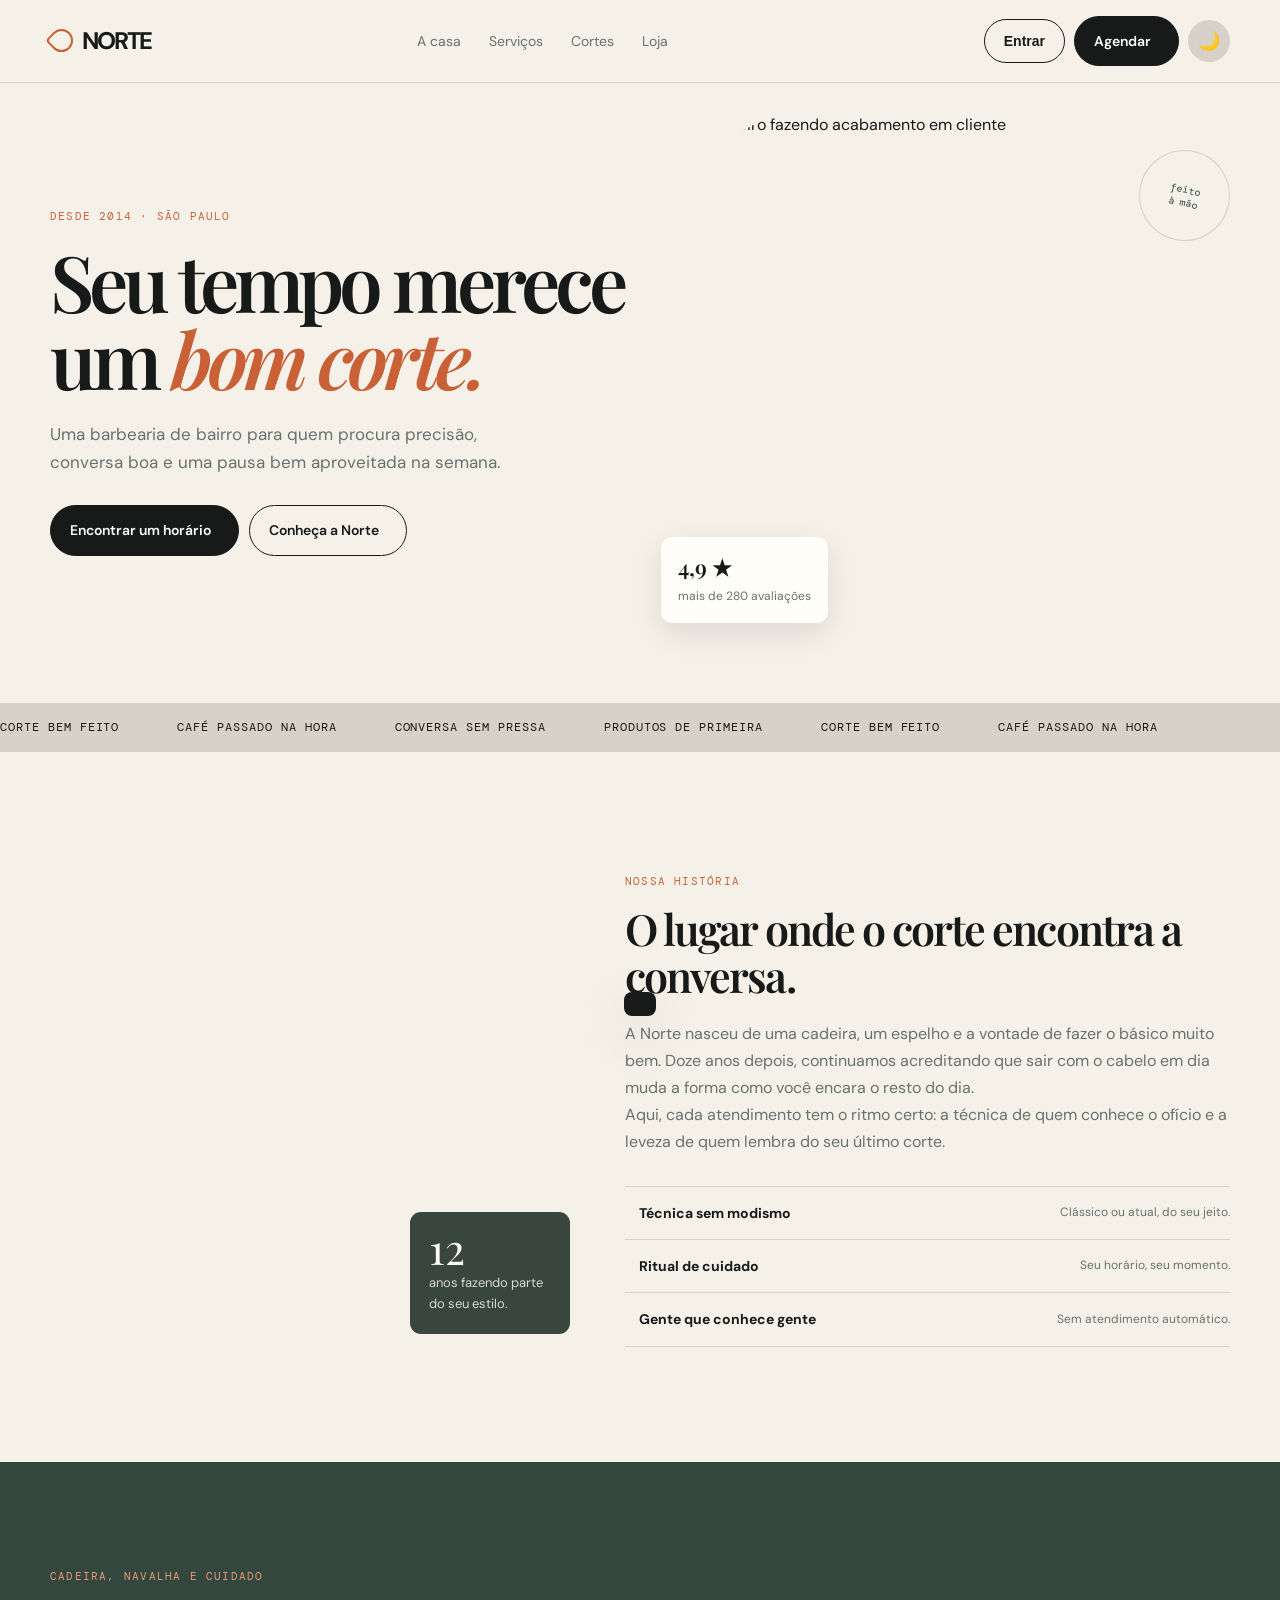
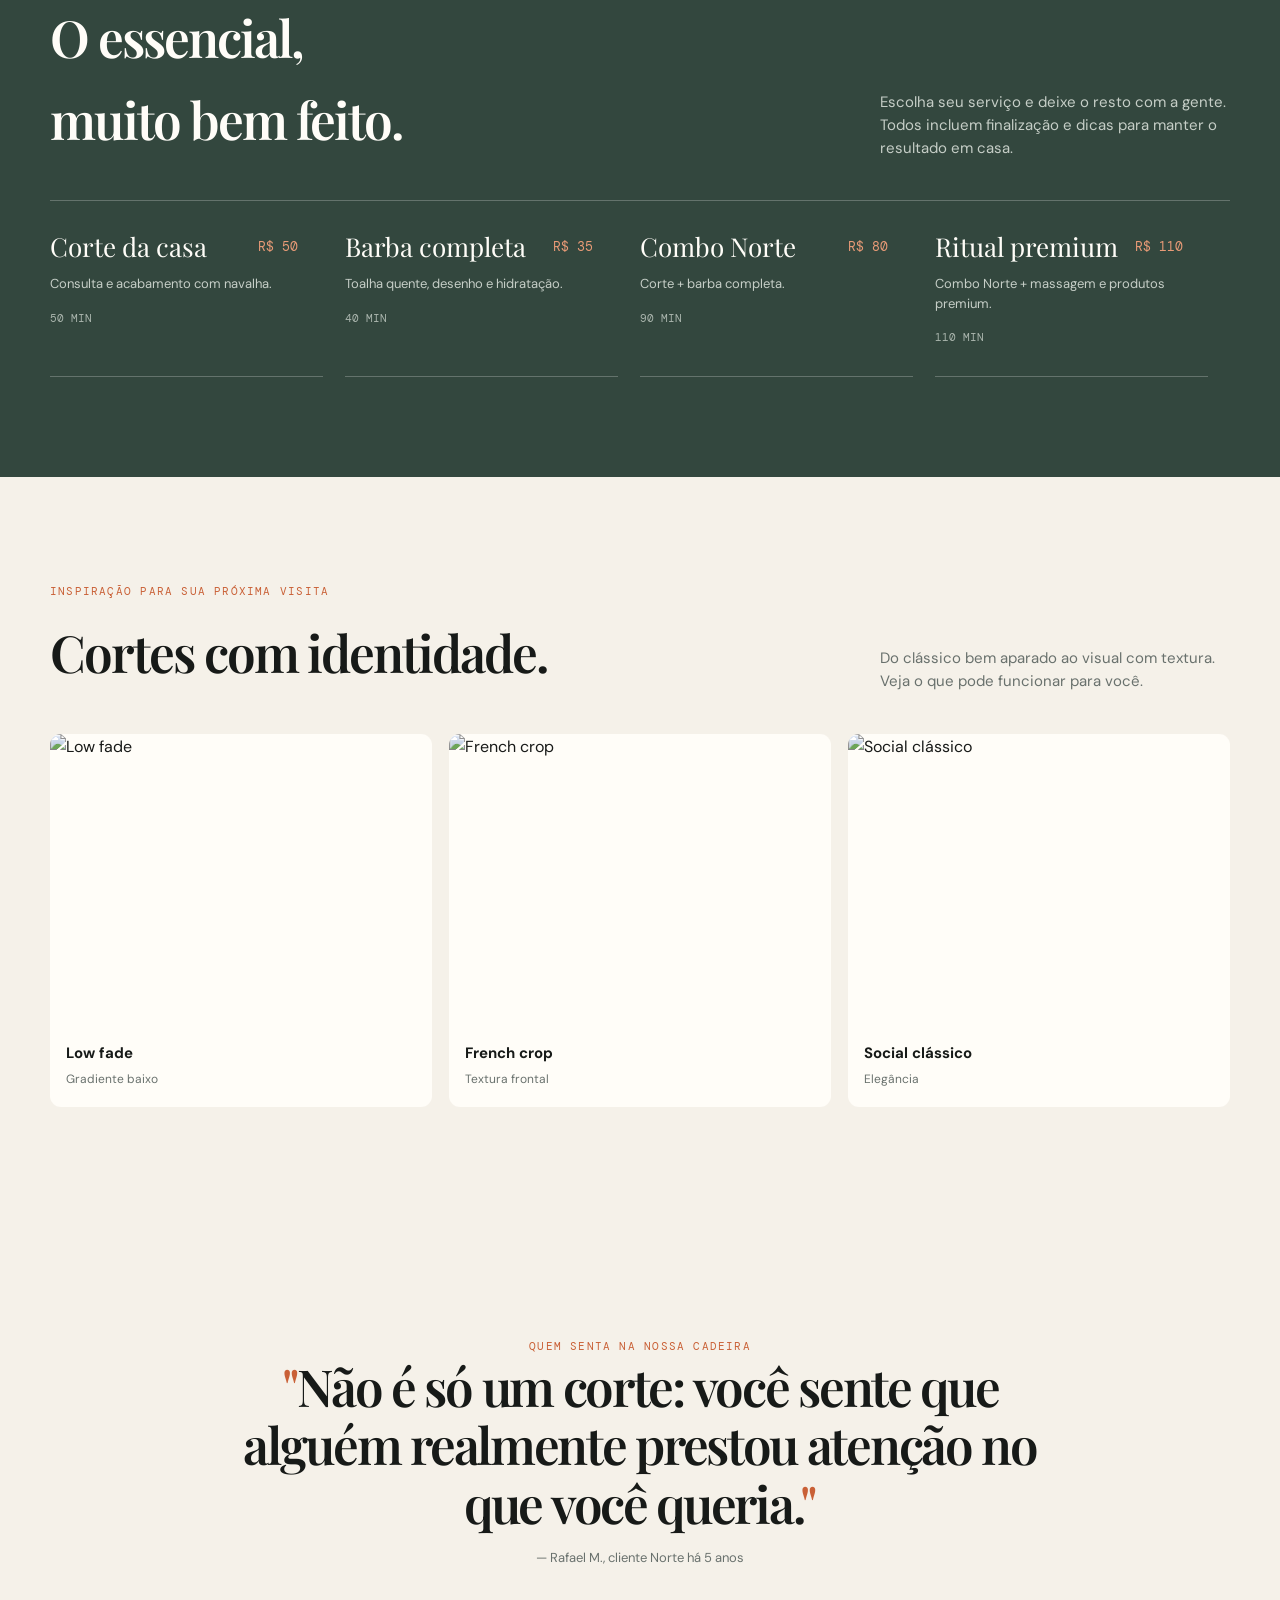
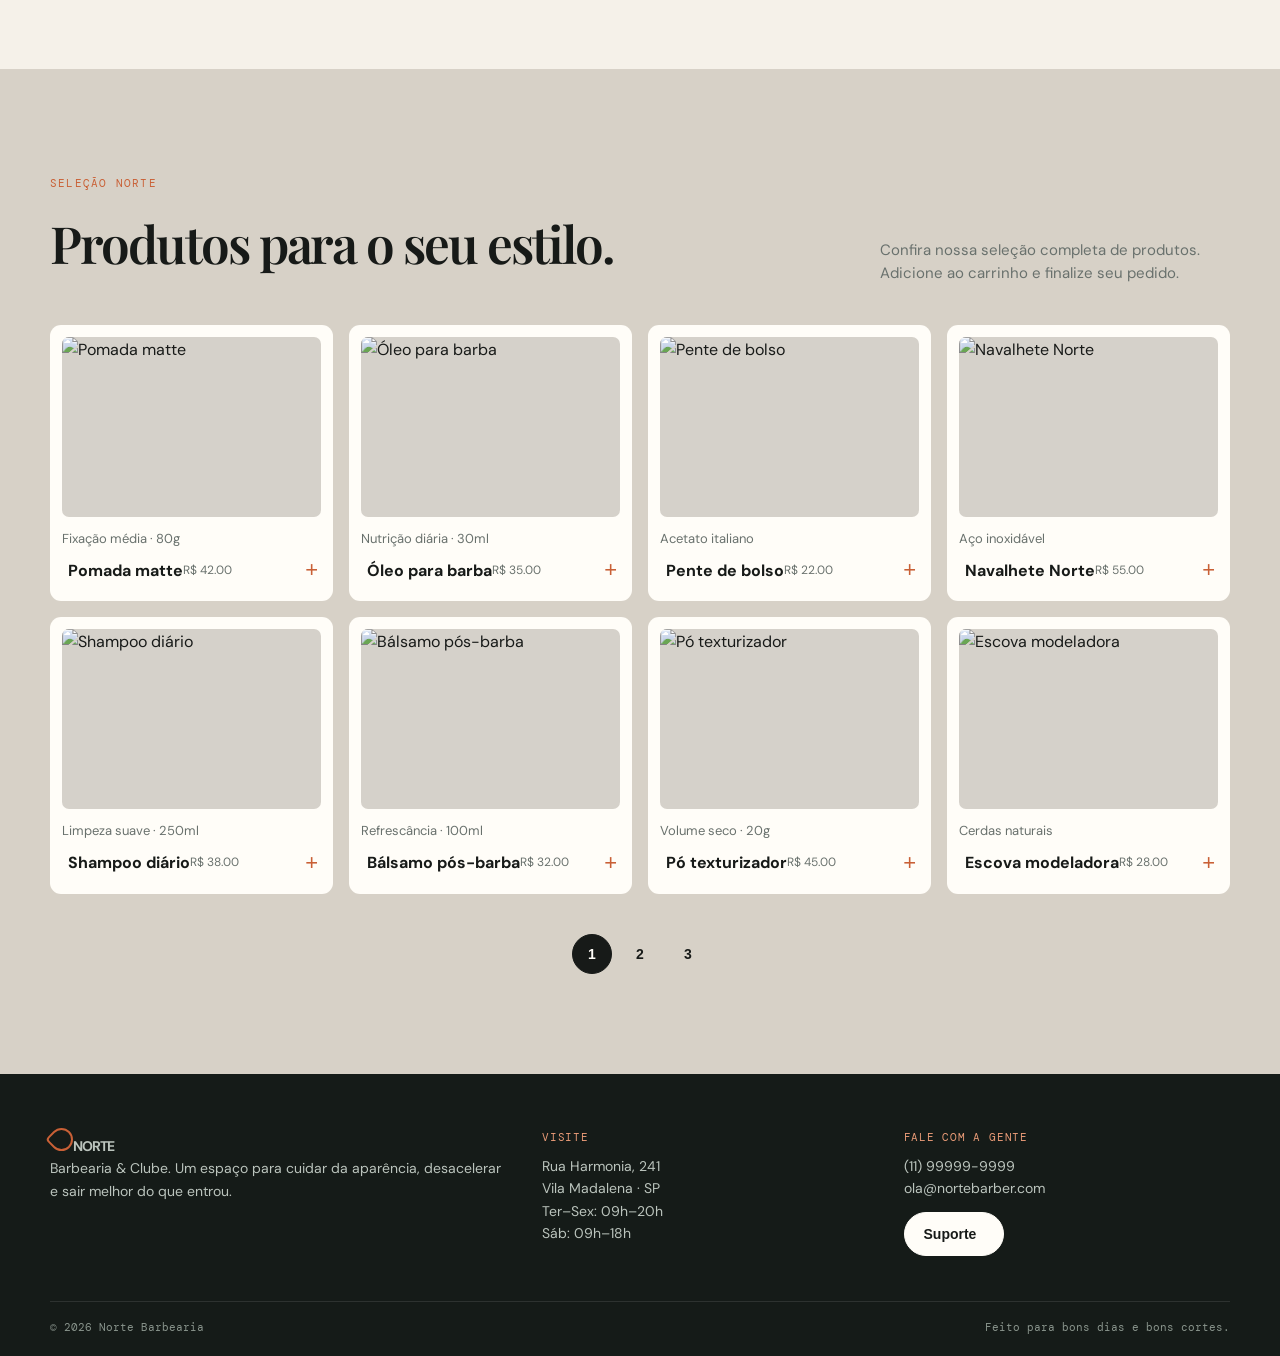
==== index.html @ 8c618152 "Readme entrando" ====
<!DOCTYPE html>
<html lang="pt-BR">

<head>
    <meta charset="UTF-8">
    <meta name="viewport" content="width=device-width, initial-scale=1.0">
    <meta name="description" content="Norte Barbearia: cortes precisos e bons momentos.">
    <title>Norte | Barbearia & Clube</title>

    <link rel="preconnect" href="https://fonts.googleapis.com">
    <link rel="preconnect" href="https://fonts.gstatic.com" crossorigin>
    <link
        href="https://fonts.googleapis.com/css2?family=DM+Mono&family=DM+Sans:wght@400;500;600;700&family=Playfair+Display:ital,wght@0,600;0,700;1,600&display=swap"
        rel="stylesheet">
    <script src="https://unpkg.com/lucide@latest"></script>

    <link rel="stylesheet" href="styles.css">
</head>

<body>

    <!-- Skip Link -->
    <a class="skip-link" href="#inicio">Pular para o conteúdo principal</a>

    <!-- ============================================================ -->
    <!-- HEADER -->
    <!-- ============================================================ -->
    <header class="header" role="banner">
        <div class="wrap">
            <nav class="nav" role="navigation">
                <a href="#" class="logo"><i class="mark"></i>NORTE</a>
                <ul class="links">
                    <li><a href="#historia">A casa</a></li>
                    <li><a href="#servicos">Serviços</a></li>
                    <li><a href="#cortes">Cortes</a></li>
                    <li><a href="#loja">Loja</a></li> <!-- Agora a loja é uma âncora na mesma página -->
                </ul>
                <div class="nav-actions">
                    <button class="icon" id="cartBtn" aria-label="Carrinho">
                        <i data-lucide="shopping-bag" size="19"></i>
                        <span class="count" id="count">0</span>
                    </button>
                    <button class="btn ghost" id="loginBtn">Entrar</button>
                    <a class="btn" href="#" onclick="openBooking()">Agendar <i data-lucide="arrow-up-right"
                            size="15"></i></a>
                    <button class="theme-toggle" id="themeToggle" aria-label="Alternar tema escuro/claro">
                        <span class="icon-sun">☀️</span>
                        <span class="icon-moon">🌙</span>
                    </button>
                </div>
            </nav>
        </div>
    </header>

    <!-- ============================================================ -->
    <!-- MAIN -->
    <!-- ============================================================ -->
    <main>

        <!-- Hero -->
        <section class="hero wrap" id="inicio" aria-labelledby="hero-title">
            <div>
                <span class="eyebrow">Desde 2014 · São Paulo</span>
                <h1 id="hero-title">Seu tempo merece um <em>bom corte.</em></h1>
                <p>Uma barbearia de bairro para quem procura precisão, conversa boa e uma pausa bem aproveitada na
                    semana.</p>
                <div class="cta">
                    <a class="btn" href="#" onclick="openBooking()">Encontrar um horário <i data-lucide="calendar-days"
                            size="16"></i></a>
                    <a class="btn ghost" href="#historia">Conheça a Norte <i data-lucide="arrow-down-right"
                            size="16"></i></a>
                </div>
            </div>
            <div class="hero-photo">
                <img src="https://images.unsplash.com/photo-1622286342621-4bd786c2447c?auto=format&fit=crop&w=1100&q=85"
                    alt="Barbeiro fazendo acabamento em cliente" loading="lazy">
                <div class="stamp"><i data-lucide="scissors"></i>feito<br>à mão</div>
                <div class="rating"><b>4,9 ★</b><span>mais de 280 avaliações</span></div>
            </div>
        </section>

        <!-- Ticker -->
        <div class="ticker">
            <div>
                Corte bem feito <i data-lucide="sparkles" size="14"></i>
                Café passado na hora <i data-lucide="sparkles" size="14"></i>
                Conversa sem pressa <i data-lucide="sparkles" size="14"></i>
                Produtos de primeira <i data-lucide="sparkles" size="14"></i>
                Corte bem feito <i data-lucide="sparkles" size="14"></i>
                Café passado na hora <i data-lucide="sparkles" size="14"></i>
            </div>
        </div>

        <!-- História -->
        <section class="wrap story" id="historia" aria-labelledby="story-title">
            <div class="story-image">
                <div class="years"><b>12</b><small>anos fazendo parte do seu estilo.</small></div>
            </div>
            <div>
                <span class="eyebrow">Nossa história</span>
                <h2 id="story-title">O lugar onde o corte encontra a conversa.</h2>
                <p>A Norte nasceu de uma cadeira, um espelho e a vontade de fazer o básico muito bem. Doze anos depois,
                    continuamos acreditando que sair com o cabelo em dia muda a forma como você encara o resto do dia.
                </p>
                <p>Aqui, cada atendimento tem o ritmo certo: a técnica de quem conhece o ofício e a leveza de quem
                    lembra do seu último corte.</p>
                <div class="values">
                    <div class="value">
                        <i data-lucide="scissors" color="#c96036"></i>
                        <b>Técnica sem modismo</b>
                        <span>Clássico ou atual, do seu jeito.</span>
                    </div>
                    <div class="value">
                        <i data-lucide="coffee" color="#c96036"></i>
                        <b>Ritual de cuidado</b>
                        <span>Seu horário, seu momento.</span>
                    </div>
                    <div class="value">
                        <i data-lucide="heart-handshake" color="#c96036"></i>
                        <b>Gente que conhece gente</b>
                        <span>Sem atendimento automático.</span>
                    </div>
                </div>
            </div>
        </section>

        <!-- Serviços -->
        <section class="services" id="servicos" aria-labelledby="services-title">
            <div class="wrap">
                <div class="section-top">
                    <div>
                        <span class="eyebrow">Cadeira, navalha e cuidado</span>
                        <h2 class="title" id="services-title">O essencial,<br>muito bem feito.</h2>
                    </div>
                    <p>Escolha seu serviço e deixe o resto com a gente. Todos incluem finalização e dicas para manter o
                        resultado em casa.</p>
                </div>
                <div class="service-grid" id="serviceGrid"></div>
            </div>
        </section>

        <!-- Cortes -->
        <section class="wrap" id="cortes" aria-labelledby="cuts-title">
            <div class="section-top">
                <div>
                    <span class="eyebrow">Inspiração para sua próxima visita</span>
                    <h2 class="title" id="cuts-title">Cortes com identidade.</h2>
                </div>
                <p>Do clássico bem aparado ao visual com textura. Veja o que pode funcionar para você.</p>
            </div>
            <div class="cuts-grid" id="cuts"></div>
            <div class="pages" id="pages"></div>
        </section>

        <!-- Depoimento -->
        <section class="wrap" aria-labelledby="testimonial-title">
            <div class="quote">
                <span class="eyebrow">Quem senta na nossa cadeira</span>
                <blockquote>
                    <p id="testimonial-title">Não é só um corte: você sente que alguém realmente prestou atenção no que
                        você queria.</p>
                    <cite>— Rafael M., cliente Norte há 5 anos</cite>
                </blockquote>
            </div>
        </section>

        <!-- ============================================================ -->
        <!-- LOJA COMPLETA E INTEGRADA (COM PAGINAÇÃO)                     -->
        <!-- ============================================================ -->
        <section class="shop" id="loja" aria-labelledby="shop-title">
            <div class="wrap">
                <div class="section-top">
                    <div>
                        <span class="eyebrow">Seleção Norte</span>
                        <h2 class="title" id="shop-title">Produtos para o seu estilo.</h2>
                    </div>
                    <p>Confira nossa seleção completa de produtos. Adicione ao carrinho e finalize seu pedido.</p>
                </div>

                <!-- Grid dos Produtos -->
                <div class="products-grid" id="productsGrid"></div>

                <!-- Paginação -->
                <div class="pagination" id="pagination"></div>
            </div>
        </section>

    </main>

    <!-- ============================================================ -->
    <!-- FOOTER -->
    <!-- ============================================================ -->
    <footer role="contentinfo">
        <div class="wrap">
            <div class="foot">
                <div>
                    <a href="#" class="logo"><i class="mark"></i>NORTE</a>
                    <p>Barbearia & Clube. Um espaço para cuidar da aparência, desacelerar e sair melhor do que entrou.
                    </p>
                </div>
                <div>
                    <h4>Visite</h4>
                    <address>
                        <span>Rua Harmonia, 241<br>Vila Madalena · SP</span>
                        <span>Ter–Sex: 09h–20h<br>Sáb: 09h–18h</span>
                    </address>
                </div>
                <div>
                    <h4>Fale com a gente</h4>
                    <a href="tel:+5511999999999">(11) 99999-9999</a>
                    <a href="mailto:ola@nortebarber.com">ola@nortebarber.com</a>
                    <button class="btn" id="supportBtn">Suporte <i data-lucide="message-circle" size="15"></i></button>
                </div>
            </div>
            <div class="bottom">
                <span>&copy; 2026 Norte Barbearia</span>
                <span>Feito para bons dias e bons cortes.</span>
            </div>
        </div>
    </footer>

    <!-- ============================================================ -->
    <!-- MODAL SUPORTE (CHAT) -->
    <!-- ============================================================ -->
    <div class="layer" id="supportLayer" role="dialog" aria-modal="true" aria-labelledby="support-title">
        <div class="modal">
            <button class="icon close" data-close="supportLayer" aria-label="Fechar suporte">
                <i data-lucide="x"></i>
            </button>
            <span class="eyebrow">Suporte Norte</span>
            <h3 id="support-title">Como ajudamos?</h3>
            <p>Normalmente respondemos em poucos minutos.</p>
            <div class="chat" id="chat">
                <div class="bubble">Olá! Posso ajudar com agendamento, pedidos ou dúvidas sobre serviços. O que você
                    precisa?</div>
            </div>
            <form class="chat-form" id="supportForm">
                <input type="text" id="chatMessage" required placeholder="Digite sua mensagem..."
                    aria-label="Digite sua mensagem">
                <button class="btn" type="submit" aria-label="Enviar mensagem">
                    <i data-lucide="send" size="16"></i>
                </button>
            </form>
            <div style="display:flex;gap:6px;flex-wrap:wrap;margin-top:12px;">
                <button class="suggestion-btn" data-msg="Quero agendar um horário">📅 Agendar</button>
                <button class="suggestion-btn" data-msg="Quais os preços?">💰 Preços</button>
                <button class="suggestion-btn" data-msg="Onde fica a barbearia?">📍 Endereço</button>
                <button class="suggestion-btn" data-msg="Quais produtos vocês têm?">🛍️ Produtos</button>
            </div>
        </div>
    </div>

    <!-- ============================================================ -->
    <!-- MODAL LOGIN -->
    <!-- ============================================================ -->
    <div class="layer" id="loginLayer" role="dialog" aria-modal="true" aria-labelledby="login-title">
        <div class="modal">
            <button class="icon close" data-close="loginLayer" aria-label="Fechar login">
                <i data-lucide="x"></i>
            </button>
            <span class="eyebrow">Área do cliente</span>
            <h3 id="login-title">Bem-vindo de volta.</h3>
            <p>Entre para acompanhar seus agendamentos e pedidos.</p>
            <form id="loginForm" novalidate>
                <div class="field">
                    <label for="loginName">Nome</label>
                    <input id="loginName" type="text" required placeholder="Seu nome">
                </div>
                <div class="field">
                    <label for="loginEmail">E-mail</label>
                    <input id="loginEmail" type="email" required placeholder="voce@email.com">
                </div>
                <button class="btn" type="submit" style="width:100%;justify-content:center;">
                    Entrar na Norte <i data-lucide="arrow-right" size="16"></i>
                </button>
            </form>
            <div class="success" id="loginSuccess">
                <i data-lucide="circle-check-big" color="#c96036" size="48"></i>
                <h3>Você está dentro.</h3>
                <p id="welcome"></p>
            </div>
        </div>
    </div>

    <!-- ============================================================ -->
    <!-- MODAL AGENDAMENTO -->
    <!-- ============================================================ -->
    <div class="layer" id="bookingLayer" role="dialog" aria-modal="true" aria-labelledby="booking-title">
        <div class="modal">
            <button class="icon close" data-close="bookingLayer" aria-label="Fechar agendamento">
                <i data-lucide="x"></i>
            </button>
            <span class="eyebrow">Agenda online</span>
            <h3 id="booking-title">Seu próximo horário começa aqui.</h3>
            <p>Escolha o serviço, o barbeiro, o melhor dia e chegue só para aproveitar.</p>
            <form id="bookingForm" novalidate style="margin-top:16px;">
                <div class="field">
                    <label for="bookName">Seu nome</label>
                    <input id="bookName" type="text" required placeholder="Como podemos te chamar?">
                </div>
                <div class="field">
                    <label for="bookService">Serviço</label>
                    <select id="bookService">
                        <option>Corte da casa — R$ 50</option>
                        <option>Barba completa — R$ 35</option>
                        <option>Combo Norte — R$ 80</option>
                        <option>Ritual premium — R$ 110</option>
                    </select>
                </div>
                <div class="field">
                    <label for="bookBarber">Barbeiro</label>
                    <select id="bookBarber">
                        <option>Carlos</option>
                        <option>Ana</option>
                        <option>Marcos</option>
                        <option>Julia</option>
                    </select>
                </div>
                <div class="twocol">
                    <div class="field">
                        <label for="bookDate">Data</label>
                        <input id="bookDate" type="date" required>
                    </div>
                    <div class="field">
                        <label for="bookTime">Horário</label>
                        <select id="bookTime">
                            <option>09:00</option>
                            <option>10:00</option>
                            <option>11:30</option>
                            <option>14:00</option>
                            <option>15:30</option>
                            <option>17:00</option>
                            <option>18:30</option>
                        </select>
                    </div>
                </div>
                <button class="btn" type="submit" style="width:100%;justify-content:center;">Confirmar agendamento <i
                        data-lucide="arrow-right" size="16"></i></button>
            </form>
        </div>
    </div>

    <!-- ============================================================ -->
    <!-- CARRINHO DRAWER -->
    <!-- ============================================================ -->
    <div class="drawer" id="drawer" role="dialog" aria-modal="true" aria-labelledby="cart-title">
        <div>
            <div class="drawer-head">
                <div>
                    <span class="eyebrow">Sua seleção</span>
                    <h2 id="cart-title" style="font:28px 'Playfair Display';margin:4px 0;">Carrinho</h2>
                </div>
                <button class="icon" data-close="drawer" aria-label="Fechar carrinho">
                    <i data-lucide="x"></i>
                </button>
            </div>
            <div class="cart-items" id="cartItems"></div>
            <div class="total">
                <span>Total</span>
                <span id="total">R$ 0</span>
            </div>
            <button class="btn" id="checkout" style="width:100%;justify-content:center;margin-top:18px;">
                Finalizar pedido
            </button>
        </div>
    </div>

    <!-- ============================================================ -->
    <!-- TOAST -->
    <!-- ============================================================ -->
    <div class="toast" id="toast" role="alert" aria-live="assertive"></div>

    <!-- ============================================================ -->
    <!-- SCROLL TOP -->
    <!-- ============================================================ -->
    <button class="scroll-top" id="scrollTop" aria-label="Voltar ao topo">
        <i data-lucide="arrow-up" size="20"></i>
    </button>

    <!-- ============================================================ -->
    <!-- JAVASCRIPT (COMPLETO COM LOJA E CARRINHO) -->
    <!-- ============================================================ -->
    <script src="script.js"></script>
</body>

</html>
---- styles.css ----
/* ============================================================
   ROOT VARIABLES
   ============================================================ */
:root {
    --ink: #171a18;
    --paper: #f5f1e9;
    --cream: #fffdf8;
    --muted: #69716d;
    --line: #d7d1c7;
    --orange: #c96036;
    --green: #33473e;
    --green-light: #4a6b5c;
    --success: #2e7d32;
    --error: #c62828;
    --warning: #f57c00;
    --header-bg: rgba(245, 241, 233, 0.92);
    --shadow-color: rgba(0, 0, 0, 0.08);
    --shadow-color-md: rgba(0, 0, 0, 0.1);
    --shadow-color-lg: rgba(0, 0, 0, 0.15);
    --modal-overlay: rgba(21, 27, 24, 0.7);
    --drawer-overlay: rgba(21, 27, 24, 0.6);
    --font-primary: 'DM Sans', sans-serif;
    --font-mono: 'DM Mono', monospace;
    --font-display: 'Playfair Display', serif;
    --radius-sm: 7px;
    --radius-md: 11px;
    --radius-lg: 14px;
    --radius-full: 99px;
    --shadow-sm: 0 2px 8px var(--shadow-color);
    --shadow-md: 0 10px 30px var(--shadow-color-md);
    --shadow-lg: 0 18px 55px var(--shadow-color-lg);
    --transition-fast: 0.15s;
    --transition-normal: 0.3s;
}

/* ============================================================
   DARK MODE - CORREÇÃO DE TODOS OS TEXTOS
   ============================================================ */
[data-theme="dark"] {
    --ink: #e8e3d9;
    --paper: #1a1d1c;
    --cream: #242827;
    --muted: #c6cec7;
    --line: #3a3f3d;
    --green: #1a2a24;
    --green-light: #4a6b5c;
    --header-bg: rgba(26, 29, 28, 0.92);
    --shadow-color: rgba(255, 255, 255, 0.05);
    --shadow-color-md: rgba(255, 255, 255, 0.08);
    --shadow-color-lg: rgba(255, 255, 255, 0.12);
    --modal-overlay: rgba(0, 0, 0, 0.8);
    --drawer-overlay: rgba(0, 0, 0, 0.7);
}

/* FORÇA TODOS OS TEXTOS PARA BRANCO NO MODO ESCURO */
[data-theme="dark"] body,
[data-theme="dark"] p,
[data-theme="dark"] span,
[data-theme="dark"] div:not(.drawer):not(.modal):not(.product):not(.cut):not(.bubble),
[data-theme="dark"] li,
[data-theme="dark"] address {
    color: #e8e3d9 !important;
}

[data-theme="dark"] h1,
[data-theme="dark"] h2,
[data-theme="dark"] h3,
[data-theme="dark"] h4,
[data-theme="dark"] h5,
[data-theme="dark"] h6,
[data-theme="dark"] .title,
[data-theme="dark"] .logo {
    color: #ffffff !important;
}

[data-theme="dark"] a {
    color: #e8e3d9 !important;
}

[data-theme="dark"] a:hover {
    color: #e99b77 !important;
}

/* Serviços */
[data-theme="dark"] .services {
    background: #1a2a24 !important;
}

[data-theme="dark"] .services .section-top p,
[data-theme="dark"] .services .section-top .title,
[data-theme="dark"] .service p,
[data-theme="dark"] .service small,
[data-theme="dark"] .service h3,
[data-theme="dark"] .service .price {
    color: #ffffff !important;
}

[data-theme="dark"] .service p {
    color: #e8e3d9 !important;
}

[data-theme="dark"] .service small {
    color: #c6cec7 !important;
}

[data-theme="dark"] .service h3 {
    color: #ffffff !important;
}

[data-theme="dark"] .service .price {
    color: #e99b77 !important;
}

/* Story */
[data-theme="dark"] .story h2 {
    color: #ffffff !important;
}

[data-theme="dark"] .story p {
    color: #e8e3d9 !important;
}

[data-theme="dark"] .value b {
    color: #ffffff !important;
}

[data-theme="dark"] .value span {
    color: #c6cec7 !important;
}

/* Quote */
[data-theme="dark"] .quote p {
    color: #ffffff !important;
}

[data-theme="dark"] .quote cite {
    color: #c6cec7 !important;
}

/* Book Box */
[data-theme="dark"] .book-box {
    background: #2d322f !important;
}

[data-theme="dark"] .book-box h2 {
    color: #ffffff !important;
}

[data-theme="dark"] .book-box p {
    color: #e8e3d9 !important;
}

[data-theme="dark"] .book-box small {
    color: #c6cec7 !important;
}

/* Formulários */
[data-theme="dark"] .field label {
    color: #c6cec7 !important;
}

[data-theme="dark"] .field input,
[data-theme="dark"] .field select {
    background: #1a1d1c !important;
    color: #e8e3d9 !important;
    border-color: #3a3f3d !important;
}

[data-theme="dark"] .field input::placeholder {
    color: #6a7570 !important;
}

/* Modais */
[data-theme="dark"] .modal {
    background: #242827 !important;
}

[data-theme="dark"] .modal h3 {
    color: #ffffff !important;
}

[data-theme="dark"] .modal p {
    color: #e8e3d9 !important;
}

[data-theme="dark"] .modal .eyebrow {
    color: #e99b77 !important;
}

[data-theme="dark"] .modal .close {
    color: #e8e3d9 !important;
}

[data-theme="dark"] .modal .close:hover {
    background: rgba(255, 255, 255, 0.1) !important;
}

/* Chat */
[data-theme="dark"] .chat .bubble {
    background: #2d322f !important;
    color: #e8e3d9 !important;
}

[data-theme="dark"] .chat .bubble.user {
    background: #4a6b5c !important;
    color: #ffffff !important;
}

[data-theme="dark"] .chat-form input {
    background: #1a1d1c !important;
    color: #e8e3d9 !important;
    border-color: #3a3f3d !important;
}

/* Drawer */
[data-theme="dark"] .drawer>div {
    background: #242827 !important;
}

[data-theme="dark"] .drawer-head h2 {
    color: #ffffff !important;
}

[data-theme="dark"] .cart-item {
    color: #e8e3d9 !important;
    border-bottom-color: #3a3f3d !important;
}

[data-theme="dark"] .cart-item small {
    color: #c6cec7 !important;
}

[data-theme="dark"] .total {
    color: #ffffff !important;
    border-top-color: #3a3f3d !important;
}

[data-theme="dark"] .empty p {
    color: #c6cec7 !important;
}

/* Products */
[data-theme="dark"] .shop {
    background: #2a2e2b !important;
}

[data-theme="dark"] .product {
    background: #242827 !important;
}

[data-theme="dark"] .product strong {
    color: #ffffff !important;
}

[data-theme="dark"] .product small {
    color: #c6cec7 !important;
}

[data-theme="dark"] .product span {
    color: #c6cec7 !important;
}

/* Cuts */
[data-theme="dark"] .cut {
    background: #242827 !important;
}

[data-theme="dark"] .cut-info b {
    color: #ffffff !important;
}

[data-theme="dark"] .cut-info span {
    color: #c6cec7 !important;
}

/* Pages */
[data-theme="dark"] .page {
    color: #e8e3d9 !important;
    border-color: #3a3f3d !important;
}

[data-theme="dark"] .page:hover,
[data-theme="dark"] .page.active {
    background: #e8e3d9 !important;
    color: #1a1d1c !important;
}

/* Ticker */
[data-theme="dark"] .ticker {
    background: #2d322f !important;
    border-color: #3a3f3d !important;
}

[data-theme="dark"] .ticker div {
    color: #e8e3d9 !important;
}

/* Rating */
[data-theme="dark"] .rating {
    background: #242827 !important;
}

[data-theme="dark"] .rating b {
    color: #ffffff !important;
}

[data-theme="dark"] .rating span {
    color: #c6cec7 !important;
}

/* Stamp */
[data-theme="dark"] .stamp {
    background: #1a1d1c !important;
    border-color: #3a3f3d !important;
    color: #e8e3d9 !important;
}

/* Promo Banner */
[data-theme="dark"] .promo-banner {
    background: #1a2a24 !important;
}

[data-theme="dark"] .promo-banner h2 {
    color: #ffffff !important;
}

[data-theme="dark"] .promo-banner p {
    color: #c6cec7 !important;
}

/* Suggestion */
[data-theme="dark"] .suggestion-btn {
    background: #242827 !important;
    color: #e8e3d9 !important;
    border-color: #3a3f3d !important;
}

[data-theme="dark"] .suggestion-btn:hover {
    background: var(--orange) !important;
    color: #ffffff !important;
}

/* Toast */
[data-theme="dark"] .toast {
    background: #1a1d1c !important;
    color: #ffffff !important;
}

[data-theme="dark"] .toast.success {
    background: #2e7d32 !important;
}

[data-theme="dark"] .toast.error {
    background: #c62828 !important;
}

[data-theme="dark"] .toast.warning {
    background: #f57c00 !important;
}

/* Scroll Top */
[data-theme="dark"] .scroll-top {
    background: #242827 !important;
    color: #ffffff !important;
}

[data-theme="dark"] .scroll-top:hover {
    background: var(--orange) !important;
}

/* Eyebrow */
[data-theme="dark"] .eyebrow {
    color: #e99b77 !important;
}

/* Hero */
[data-theme="dark"] .hero h1 {
    color: #ffffff !important;
}

[data-theme="dark"] .hero p {
    color: #e8e3d9 !important;
}

/* Footer */
[data-theme="dark"] footer {
    background: #0d1210 !important;
}

[data-theme="dark"] .foot p,
[data-theme="dark"] .foot span,
[data-theme="dark"] .foot a,
[data-theme="dark"] .foot address {
    color: #c6cec7 !important;
}

[data-theme="dark"] .foot h4 {
    color: #e99b77 !important;
}

[data-theme="dark"] .bottom {
    color: #6a7570 !important;
}

/* Header */
[data-theme="dark"] .links {
    color: #e8e3d9 !important;
}

[data-theme="dark"] .links a:hover {
    color: #e99b77 !important;
}

[data-theme="dark"] .icon {
    color: #e8e3d9 !important;
}

[data-theme="dark"] .icon:hover {
    background: rgba(201, 96, 54, 0.2) !important;
}

[data-theme="dark"] .theme-toggle {
    background: #3a3f3d !important;
    color: #e8e3d9 !important;
}

[data-theme="dark"] .theme-toggle:hover {
    background: var(--orange) !important;
    color: #ffffff !important;
}

[data-theme="dark"] .logo {
    color: #ffffff !important;
}

[data-theme="dark"] .logo:hover {
    color: #e99b77 !important;
}

/* Years */
[data-theme="dark"] .years {
    background: #1a2a24 !important;
    color: #ffffff !important;
}

[data-theme="dark"] .years small {
    color: #c6cec7 !important;
}

/* ============================================================
   RESET
   ============================================================ */
* {
    box-sizing: border-box;
    margin: 0;
    padding: 0;
}

html {
    scroll-behavior: smooth;
}

body {
    margin: 0;
    background: var(--paper);
    color: var(--ink);
    font-family: var(--font-primary);
    line-height: 1.6;
    min-height: 100vh;
    display: flex;
    flex-direction: column;
    transition: background var(--transition-normal), color var(--transition-normal);
}

a {
    text-decoration: none;
    color: inherit;
}

a:hover {
    color: var(--orange);
}

button {
    cursor: pointer;
    border: none;
    background: none;
}

img {
    max-width: 100%;
    height: auto;
    display: block;
}

:focus-visible {
    outline: 2px solid var(--orange);
    outline-offset: 2px;
}

/* ============================================================
   UTILITY
   ============================================================ */
.wrap {
    width: min(1180px, calc(100% - 44px));
    margin: 0 auto;
}

.eyebrow {
    font: 11px var(--font-mono);
    letter-spacing: 0.11em;
    text-transform: uppercase;
    color: var(--orange);
    display: inline-block;
}

.btn {
    display: inline-flex;
    align-items: center;
    gap: 8px;
    padding: 13px 19px;
    border: 1px solid var(--ink);
    background: var(--ink);
    color: #fff;
    border-radius: var(--radius-full);
    font-size: 14px;
    font-weight: 600;
    transition: all var(--transition-normal);
}

.btn:hover {
    background: var(--orange);
    border-color: var(--orange);
    transform: translateY(-2px);
    box-shadow: var(--shadow-sm);
}

.btn.ghost {
    background: transparent;
    color: var(--ink);
}

.btn.ghost:hover {
    background: var(--orange);
    color: #fff;
    border-color: var(--orange);
}

/* ============================================================
   HEADER
   ============================================================ */
.header {
    background: var(--header-bg);
    border-bottom: 1px solid var(--line);
    position: sticky;
    top: 0;
    z-index: 100;
    backdrop-filter: blur(10px);
    transition: background var(--transition-normal), border-color var(--transition-normal);
}

.nav {
    height: 82px;
    display: flex;
    align-items: center;
    justify-content: space-between;
}

.logo {
    font-weight: 700;
    font-size: 24px;
    letter-spacing: -0.08em;
    display: flex;
    gap: 9px;
    align-items: center;
}

.mark {
    width: 23px;
    height: 23px;
    border: 2px solid var(--orange);
    border-radius: 50% 50% 50% 4px;
    transform: rotate(45deg);
    display: inline-block;
    flex-shrink: 0;
}

.links {
    display: flex;
    gap: 28px;
    list-style: none;
    font-size: 14px;
    color: var(--muted);
}

.links a {
    position: relative;
}

.links a::after {
    content: '';
    position: absolute;
    bottom: -4px;
    left: 0;
    width: 0;
    height: 2px;
    background: var(--orange);
    transition: width var(--transition-normal);
}

.links a:hover::after {
    width: 100%;
}

.nav-actions {
    display: flex;
    gap: 9px;
    align-items: center;
}

.icon {
    width: 42px;
    height: 42px;
    display: grid;
    place-items: center;
    position: relative;
    border-radius: 50%;
    transition: background var(--transition-fast);
    color: var(--ink);
}

.icon:hover {
    background: rgba(201, 96, 54, 0.1);
}

.count {
    position: absolute;
    right: 2px;
    top: 3px;
    border-radius: 50%;
    height: 16px;
    width: 16px;
    display: grid;
    place-items: center;
    background: var(--orange);
    color: #fff;
    font: 10px var(--font-mono);
    font-weight: 700;
    pointer-events: none;
}

.count.bounce {
    animation: bounce 0.3s ease;
}

@keyframes bounce {

    0%,
    100% {
        transform: scale(1);
    }

    50% {
        transform: scale(1.3);
    }
}

/* ============================================================
   THEME TOGGLE
   ============================================================ */
.theme-toggle {
    width: 42px;
    height: 42px;
    display: grid;
    place-items: center;
    border-radius: 50%;
    background: var(--line);
    color: var(--ink);
    transition: all var(--transition-normal);
    font-size: 18px;
    border: none;
    cursor: pointer;
    position: relative;
}

.theme-toggle:hover {
    background: var(--orange);
    color: #fff;
    transform: scale(1.05);
}

.theme-toggle .icon-sun {
    display: none;
}

.theme-toggle .icon-moon {
    display: block;
}

[data-theme="dark"] .theme-toggle .icon-sun {
    display: block;
}

[data-theme="dark"] .theme-toggle .icon-moon {
    display: none;
}

/* ============================================================
   HERO
   ============================================================ */
.hero {
    display: grid;
    grid-template-columns: 1.04fr 0.96fr;
    gap: 48px;
    align-items: center;
    min-height: 620px;
    padding: 20px 0 48px;
}

.hero h1 {
    font: 600 clamp(45px, 6.1vw, 82px)/0.99 var(--font-display);
    letter-spacing: -0.065em;
    margin: 15px 0 23px;
}

.hero h1 em {
    color: var(--orange);
    font-style: italic;
}

.hero p {
    color: var(--muted);
    font-size: 17px;
    line-height: 1.65;
    max-width: 470px;
    margin-bottom: 29px;
}

.cta {
    display: flex;
    gap: 10px;
    flex-wrap: wrap;
}

.hero-photo {
    height: 535px;
    position: relative;
}

.hero-photo>img {
    height: 100%;
    width: 92%;
    object-fit: cover;
    border-radius: 120px 120px 14px 14px;
    filter: saturate(0.75);
}

.stamp {
    position: absolute;
    right: 0;
    top: 38px;
    width: 91px;
    height: 91px;
    border: 1px solid var(--line);
    border-radius: 50%;
    background: var(--paper);
    display: grid;
    place-items: center;
    text-align: center;
    font: 10px/1.3 var(--font-mono);
    color: var(--green);
    transform: rotate(12deg);
    z-index: 2;
    pointer-events: none;
    transition: background var(--transition-normal), border-color var(--transition-normal);
}

.stamp i {
    position: absolute;
    color: var(--orange);
}

.rating {
    position: absolute;
    left: -26px;
    bottom: 24px;
    background: var(--cream);
    padding: 15px 17px;
    border-radius: var(--radius-md);
    box-shadow: var(--shadow-md);
    z-index: 2;
    pointer-events: none;
    transition: background var(--transition-normal);
}

.rating b {
    font: 600 22px var(--font-display);
    display: block;
    color: var(--ink);
}

.rating span {
    font-size: 12px;
    color: var(--muted);
}

/* ============================================================
   TICKER
   ============================================================ */
.ticker {
    border-block: 1px solid var(--line);
    background: var(--line);
    overflow: hidden;
    user-select: none;
    transition: background var(--transition-normal), border-color var(--transition-normal);
}

.ticker div {
    padding: 15px 0;
    white-space: nowrap;
    width: max-content;
    animation: tickerSlide 20s linear infinite;
    font: 12px var(--font-mono);
    letter-spacing: 0.08em;
    text-transform: uppercase;
    color: var(--ink);
}

.ticker i {
    color: var(--orange);
    margin: 0 25px;
    vertical-align: middle;
}

@keyframes tickerSlide {
    to {
        transform: translateX(-35%);
    }
}

@media (prefers-reduced-motion: reduce) {
    .ticker div {
        animation: none;
    }
}

/* ============================================================
   SECTIONS
   ============================================================ */
section {
    padding: 100px 0;
}

.section-top {
    display: flex;
    justify-content: space-between;
    align-items: end;
    gap: 30px;
    margin-bottom: 40px;
}

.title {
    font-size: clamp(35px, 4vw, 54px);
    margin: 9px 0 0;
    font-family: var(--font-display);
    font-weight: 600;
    letter-spacing: -0.04em;
}

.section-top p {
    max-width: 350px;
    margin: 0;
    color: var(--muted);
    font-size: 15px;
    line-height: 1.55;
}

/* ============================================================
   STORY
   ============================================================ */
.story {
    display: grid;
    grid-template-columns: 0.9fr 1.1fr;
    gap: 80px;
    align-items: center;
}

.story-image {
    height: 510px;
    background: url('https://images.unsplash.com/photo-1503951914875-452162b0f3f1?auto=format&fit=crop&w=1100&q=85') center/cover;
    border-radius: var(--radius-lg);
    filter: grayscale(0.3);
    position: relative;
}

.years {
    position: absolute;
    right: -25px;
    bottom: 28px;
    width: 160px;
    padding: 19px;
    background: var(--green);
    color: var(--cream);
    border-radius: var(--radius-md);
    z-index: 2;
    transition: background var(--transition-normal);
}

.years b {
    font: 42px/0.85 var(--font-display);
    display: block;
}

.years small {
    display: block;
    margin-top: 7px;
    font-size: 13px;
    opacity: 0.8;
}

.story h2 {
    font: 600 43px/1.1 var(--font-display);
    letter-spacing: -0.045em;
    margin: 12px 0 20px;
}

.story p {
    color: var(--muted);
    line-height: 1.7;
}

.values {
    margin-top: 30px;
    border-top: 1px solid var(--line);
}

.value {
    display: flex;
    gap: 14px;
    align-items: center;
    padding: 15px 0;
    border-bottom: 1px solid var(--line);
    font-size: 14px;
    transition: border-color var(--transition-normal);
}

.value i {
    flex-shrink: 0;
}

.value span {
    margin-left: auto;
    text-align: right;
    color: var(--muted);
    font-size: 12px;
}

/* ============================================================
   SERVICES
   ============================================================ */
.services {
    background: var(--green);
    color: var(--cream);
    transition: background var(--transition-normal);
}

.services .eyebrow {
    color: #e99b77;
}

.services .section-top p,
.service p {
    color: #c6cec7;
}

.service-grid {
    display: grid;
    grid-template-columns: repeat(4, 1fr);
    border-top: 1px solid rgba(255, 255, 255, 0.24);
}

.service {
    padding: 28px 25px 27px 0;
    margin-right: 22px;
    border-bottom: 1px solid rgba(255, 255, 255, 0.24);
}

.service h3 {
    margin: 0;
    display: flex;
    justify-content: space-between;
    gap: 8px;
    font: 26px var(--font-display);
    align-items: center;
    color: var(--cream);
}

.price {
    color: #e99b77;
    font: 13px var(--font-mono);
    white-space: nowrap;
}

.service p {
    font-size: 13px;
    line-height: 1.5;
    margin: 10px 0;
    color: #c6cec7;
}

.service small {
    font: 11px var(--font-mono);
    color: #aab5ad;
}

/* ============================================================
   CUTS
   ============================================================ */
.cuts-grid {
    display: grid;
    grid-template-columns: repeat(3, 1fr);
    gap: 17px;
}

.cut {
    background: var(--cream);
    border-radius: var(--radius-md);
    overflow: hidden;
    transition: transform var(--transition-normal), box-shadow var(--transition-normal), background var(--transition-normal);
}

.cut:hover {
    transform: translateY(-4px);
    box-shadow: var(--shadow-md);
}

.cut img {
    width: 100%;
    height: 290px;
    object-fit: cover;
    filter: saturate(0.65);
    transition: filter var(--transition-normal);
}

.cut:hover img {
    filter: saturate(0.85);
}

.cut-info {
    padding: 16px;
    display: flex;
    justify-content: space-between;
    align-items: center;
}

.cut-info b {
    font-size: 15px;
}

.cut-info span {
    color: var(--muted);
    font-size: 12px;
}

.pages {
    display: flex;
    justify-content: center;
    gap: 8px;
    margin-top: 25px;
}

.page {
    width: 35px;
    height: 35px;
    background: transparent;
    border: 1px solid var(--line);
    border-radius: 50%;
    font-size: 14px;
    font-weight: 600;
    transition: all var(--transition-fast);
    color: var(--ink);
}

.page:hover {
    background: var(--ink);
    color: var(--cream);
    border-color: var(--ink);
}

.page.active {
    background: var(--ink);
    color: var(--cream);
    border-color: var(--ink);
}

/* ============================================================
   QUOTE
   ============================================================ */
.quote {
    text-align: center;
    max-width: 830px;
    margin: 0 auto;
}

.quote blockquote {
    margin: 0;
}

.quote p {
    font: 600 clamp(29px, 4.2vw, 51px)/1.14 var(--font-display);
    letter-spacing: -0.045em;
}

.quote p::before {
    content: '"';
    color: var(--orange);
}

.quote p::after {
    content: '"';
    color: var(--orange);
}

.quote cite {
    display: block;
    margin-top: 16px;
    font-size: 13px;
    color: var(--muted);
    font-style: normal;
}

/* ============================================================
   LOJA COMPLETA (COM PAGINAÇÃO)
   ============================================================ */
.shop {
    background: var(--line);
    transition: background var(--transition-normal);
}

.products-grid {
    display: grid;
    grid-template-columns: repeat(4, 1fr);
    gap: 16px;
}

.product {
    background: var(--cream);
    padding: 12px;
    border-radius: var(--radius-md);
    transition: transform var(--transition-normal), box-shadow var(--transition-normal), background var(--transition-normal);
    display: flex;
    flex-direction: column;
}

.product:hover {
    transform: translateY(-4px);
    box-shadow: var(--shadow-md);
}

.product img {
    height: 180px;
    width: 100%;
    object-fit: cover;
    background: var(--line);
    border-radius: var(--radius-sm);
    filter: saturate(0.7);
    transition: background var(--transition-normal);
}

.product small {
    display: block;
    color: var(--muted);
    margin-top: 12px;
    font-size: 13px;
}

.product div {
    display: flex;
    justify-content: space-between;
    align-items: center;
    margin: 4px 3px 3px;
}

.product strong {
    font-size: 16px;
}

.add {
    border: 0;
    background: transparent;
    color: var(--orange);
    font-size: 22px;
    transition: transform var(--transition-fast);
    cursor: pointer;
}

.add:hover {
    transform: scale(1.2);
}

/* Paginação */
.pagination {
    display: flex;
    justify-content: center;
    gap: 8px;
    margin-top: 40px;
}

.page-btn {
    width: 40px;
    height: 40px;
    border-radius: 50%;
    background: transparent;
    border: 1px solid var(--line);
    font-size: 14px;
    font-weight: 600;
    transition: all 0.2s;
    color: var(--ink);
    display: grid;
    place-items: center;
}

.page-btn:hover {
    background: var(--ink);
    color: var(--cream);
    border-color: var(--ink);
}

.page-btn.active {
    background: var(--ink);
    color: var(--cream);
    border-color: var(--ink);
}

/* ============================================================
   FOOTER
   ============================================================ */
footer {
    padding: 54px 0 22px;
    background: #151b18;
    color: var(--cream);
    margin-top: auto;
}

.foot {
    display: grid;
    grid-template-columns: 1.4fr 1fr 1fr;
    gap: 35px;
    padding-bottom: 45px;
    border-bottom: 1px solid rgba(255, 255, 255, 0.1);
}

.foot p,
.foot span,
.foot a,
.foot address {
    color: #bbc4bd;
    font-size: 14px;
    line-height: 1.6;
    font-style: normal;
}

.foot a,
.foot span {
    display: block;
}

.foot a:hover {
    color: var(--orange);
}

.foot h4 {
    font: 11px var(--font-mono);
    text-transform: uppercase;
    letter-spacing: 0.07em;
    color: #e99b77;
    margin: 2px 0 11px;
}

.foot .btn {
    margin-top: 12px;
    background: var(--cream);
    color: var(--ink);
    border-color: var(--cream);
}

.foot .btn:hover {
    background: var(--orange);
    border-color: var(--orange);
    color: #fff;
}

.bottom {
    padding-top: 18px;
    color: #89948c;
    display: flex;
    justify-content: space-between;
    font: 11px var(--font-mono);
}

/* ============================================================
   MODALS
   ============================================================ */
.layer {
    display: none;
    position: fixed;
    inset: 0;
    background: var(--modal-overlay);
    z-index: 1000;
    place-items: center;
    padding: 17px;
    backdrop-filter: blur(4px);
    transition: background var(--transition-normal);
}

.layer.show {
    display: grid;
}

.modal {
    position: relative;
    background: var(--cream);
    border-radius: var(--radius-lg);
    width: min(430px, 100%);
    padding: 28px;
    box-shadow: var(--shadow-lg);
    max-height: 90vh;
    overflow-y: auto;
    transition: background var(--transition-normal);
}

.modal h3 {
    font: 30px var(--font-display);
    margin: 8px 0;
}

.modal p {
    color: var(--muted);
    font-size: 14px;
}

.close {
    position: absolute;
    right: 12px;
    top: 12px;
    width: 36px;
    height: 36px;
    border-radius: 50%;
    display: grid;
    place-items: center;
    background: transparent;
    border: none;
    transition: background var(--transition-fast);
    color: var(--ink);
}

.close:hover {
    background: rgba(0, 0, 0, 0.05);
}

.success {
    display: none;
    text-align: center;
    padding: 20px 0;
}

.success.show {
    display: block;
}

/* ============================================================
   CHAT
   ============================================================ */
.chat {
    height: 180px;
    overflow-y: auto;
    padding: 4px 0;
    scroll-behavior: smooth;
}

.chat::-webkit-scrollbar {
    width: 4px;
}

.chat::-webkit-scrollbar-thumb {
    background: var(--line);
    border-radius: 2px;
}

.bubble {
    margin: 7px 0;
    max-width: 82%;
    padding: 9px 11px;
    border-radius: 10px;
    background: var(--line);
    font-size: 13px;
    line-height: 1.4;
    animation: bubbleIn 0.2s ease;
    color: var(--ink);
    transition: background var(--transition-normal), color var(--transition-normal);
}

@keyframes bubbleIn {
    from {
        opacity: 0;
        transform: scale(0.95);
    }

    to {
        opacity: 1;
        transform: scale(1);
    }
}

.bubble.user {
    margin-left: auto;
    background: var(--orange);
    color: #fff;
}

.chat-form {
    display: flex;
    gap: 7px;
    margin-top: 12px;
}

.chat-form input {
    flex: 1;
    border: 1px solid var(--line);
    border-radius: var(--radius-sm);
    padding: 10px;
    background: var(--paper);
    transition: border-color var(--transition-fast), background var(--transition-normal);
    color: var(--ink);
    font: inherit;
}

.chat-form input:focus {
    border-color: var(--orange);
    outline: none;
}

.suggestion-btn {
    padding: 6px 12px;
    border: 1px solid var(--line);
    border-radius: var(--radius-full);
    font-size: 12px;
    background: var(--cream);
    color: var(--ink);
    transition: all var(--transition-fast);
    cursor: pointer;
}

.suggestion-btn:hover {
    background: var(--orange);
    color: #fff;
    border-color: var(--orange);
}

/* ============================================================
   DRAWER (CART)
   ============================================================ */
.drawer {
    display: none;
    position: fixed;
    z-index: 1000;
    inset: 0;
    background: var(--drawer-overlay);
    grid-template-columns: 1fr min(390px, 100%);
    transition: background var(--transition-normal);
}

.drawer.show {
    display: grid;
}

.drawer>div {
    grid-column: 2;
    background: var(--cream);
    padding: 26px;
    overflow-y: auto;
    max-height: 100vh;
    transition: background var(--transition-normal);
}

.drawer-head {
    display: flex;
    justify-content: space-between;
    align-items: center;
    padding-bottom: 15px;
    border-bottom: 1px solid var(--line);
}

.cart-items {
    min-height: 260px;
    padding: 10px 0;
}

.cart-item {
    display: flex;
    justify-content: space-between;
    align-items: center;
    padding: 12px 0;
    border-bottom: 1px solid var(--line);
    font-size: 14px;
}

.cart-item small {
    color: var(--muted);
}

.cart-item .add {
    font-size: 20px;
    color: var(--error);
    padding: 0 8px;
}

.total {
    display: flex;
    justify-content: space-between;
    align-items: center;
    border-top: 1px solid var(--ink);
    padding-top: 16px;
    font-weight: bold;
    font-size: 18px;
}

.empty {
    text-align: center;
    color: var(--muted);
    padding: 55px 0;
}

/* ============================================================
   TOAST
   ============================================================ */
.toast {
    position: fixed;
    z-index: 9999;
    left: 50%;
    bottom: 24px;
    transform: translateX(-50%) translateY(140px);
    background: var(--ink);
    color: #fff;
    padding: 12px 16px;
    border-radius: 8px;
    font-size: 13px;
    transition: transform var(--transition-normal), background var(--transition-normal);
    max-width: 90%;
    text-align: center;
    box-shadow: var(--shadow-lg);
    pointer-events: none;
}

.toast.show {
    transform: translateX(-50%) translateY(0);
}

.toast.success {
    background: var(--success);
}

.toast.error {
    background: var(--error);
}

.toast.warning {
    background: var(--warning);
}

/* ============================================================
   SCROLL TOP
   ============================================================ */
.scroll-top {
    position: fixed;
    bottom: 24px;
    right: 24px;
    width: 44px;
    height: 44px;
    border-radius: 50%;
    background: var(--ink);
    color: var(--cream);
    border: none;
    box-shadow: var(--shadow-md);
    cursor: pointer;
    opacity: 0;
    transform: translateY(20px);
    transition: all var(--transition-normal);
    z-index: 50;
}

.scroll-top.visible {
    opacity: 1;
    transform: translateY(0);
}

.scroll-top:hover {
    background: var(--orange);
    transform: translateY(-3px);
}

/* ============================================================
   SKIP LINK
   ============================================================ */
.skip-link {
    position: absolute;
    top: -100%;
    left: 50%;
    transform: translateX(-50%);
    background: var(--orange);
    color: #fff;
    padding: 12px 20px;
    border-radius: 0 0 7px 7px;
    z-index: 9999;
    font-weight: 600;
}

.skip-link:focus {
    top: 0;
}

/* ============================================================
   FIELD
   ============================================================ */
.field {
    margin-bottom: 12px;
}

.field label {
    display: block;
    margin-bottom: 6px;
    font: 11px var(--font-mono);
    text-transform: uppercase;
    color: var(--muted);
}

.field input,
.field select {
    width: 100%;
    padding: 11px;
    border: 1px solid var(--line);
    border-radius: var(--radius-sm);
    background: var(--paper);
    outline: none;
    transition: border-color var(--transition-fast), background var(--transition-normal), color var(--transition-normal);
    color: var(--ink);
    font: inherit;
}

.field input:focus,
.field select:focus {
    border-color: var(--orange);
}

.field.error input,
.field.error select {
    border-color: var(--error);
    background: #fff5f5;
}

.field .error-message {
    display: none;
    font-size: 12px;
    color: var(--error);
    margin-top: 4px;
}

.field.error .error-message {
    display: block;
}

.twocol {
    display: grid;
    grid-template-columns: 1fr 1fr;
    gap: 11px;
}

/* ============================================================
   BOOKING
   ============================================================ */
.booking {
    padding: 80px 0;
}

.book-box {
    padding: 50px;
    display: grid;
    grid-template-columns: 1fr 1.05fr;
    gap: 65px;
    background: var(--line);
    border-radius: var(--radius-lg);
    transition: background var(--transition-normal);
}

.book-box h2 {
    font: 600 47px/1.04 var(--font-display);
    letter-spacing: -0.05em;
    margin: 12px 0 17px;
}

.book-box p {
    color: var(--muted);
    line-height: 1.6;
}

.form {
    padding: 24px;
    background: var(--cream);
    border-radius: var(--radius-md);
    transition: background var(--transition-normal);
}

.form .btn {
    width: 100%;
    justify-content: center;
}

/* ============================================================
   PROMO BANNER
   ============================================================ */
.promo-banner {
    background: var(--green);
    color: var(--cream);
    border-radius: var(--radius-lg);
    padding: 40px;
    text-align: center;
    margin: 40px 0 60px;
    transition: background var(--transition-normal);
}

.promo-banner .eyebrow {
    color: #e99b77;
}

.promo-banner h2 {
    font-size: clamp(28px, 3vw, 38px);
    margin: 8px 0 12px;
    font-family: var(--font-display);
}

.promo-banner p {
    color: #c6cec7;
    max-width: 500px;
    margin: 0 auto 20px;
}

.promo-banner .btn {
    background: var(--orange);
    border-color: var(--orange);
}

/* ============================================================
   RESPONSIVE
   ============================================================ */
@media (max-width: 768px) {
    .links {
        display: none;
    }

    .nav-actions .btn:not(.theme-toggle) {
        display: none;
    }

    .hero {
        grid-template-columns: 1fr;
        gap: 30px;
        min-height: 0;
        padding-top: 15px;
    }

    .hero-photo {
        height: 390px;
    }

    .hero-photo>img {
        width: 94%;
    }

    .section-top {
        flex-direction: column;
        align-items: flex-start;
    }

    .section-top p {
        max-width: 100%;
        margin-top: 17px;
    }

    .story {
        grid-template-columns: 1fr;
        gap: 30px;
    }

    .story-image {
        height: 380px;
    }

    .years {
        right: 12px;
        width: 130px;
        padding: 14px;
    }

    .years b {
        font-size: 32px;
    }

    .service-grid {
        grid-template-columns: 1fr;
    }

    .service {
        margin-right: 0;
        border-bottom: 1px solid rgba(255, 255, 255, 0.24);
    }

    .service:last-child {
        border-bottom: none;
    }

    .cuts-grid {
        grid-template-columns: 1fr 1fr;
    }

    .cut img {
        height: 205px;
    }

    .book-box {
        grid-template-columns: 1fr;
        gap: 30px;
        padding: 30px 20px;
    }

    .book-box h2 {
        font-size: 34px;
    }

    .products-grid {
        grid-template-columns: 1fr 1fr;
    }

    .foot {
        grid-template-columns: 1fr 1fr;
        gap: 25px;
    }

    .foot>div:first-child {
        grid-column: span 2;
    }

    .bottom {
        flex-direction: column;
        align-items: center;
        text-align: center;
        gap: 8px;
    }

    .drawer {
        grid-template-columns: 1fr;
    }

    .drawer>div {
        grid-column: 1;
        max-height: 100vh;
        border-radius: 0;
    }

    .rating {
        left: 10px;
        bottom: 10px;
        padding: 12px 14px;
    }

    .rating b {
        font-size: 18px;
    }

    .stamp {
        width: 70px;
        height: 70px;
        right: 5px;
        top: 20px;
        font-size: 9px;
    }
}

@media (max-width: 430px) {
    .wrap {
        width: min(100% - 30px, 1180px);
    }

    .hero h1 {
        font-size: 38px;
    }

    .hero-photo {
        height: 300px;
    }

    .cuts-grid,
    .products-grid {
        grid-template-columns: 1fr;
    }

    .twocol {
        grid-template-columns: 1fr;
    }

    .foot {
        grid-template-columns: 1fr;
    }

    .foot>div:first-child {
        grid-column: auto;
    }

    section {
        padding: 60px 0;
    }

    .book-box {
        padding: 20px 15px;
    }

    .book-box h2 {
        font-size: 28px;
    }

    .modal {
        padding: 20px;
        width: 95%;
    }

    .nav {
        height: 68px;
    }

    .logo {
        font-size: 20px;
    }

    .logo .mark {
        width: 18px;
        height: 18px;
    }

    .quote p {
        font-size: 24px;
    }

    .service h3 {
        font-size: 20px;
    }

    .stamp {
        width: 60px;
        height: 60px;
        font-size: 8px;
        right: 0;
        top: 12px;
    }

    .rating {
        left: 5px;
        bottom: 5px;
        padding: 10px 12px;
    }

    .rating b {
        font-size: 16px;
    }

    .rating span {
        font-size: 10px;
    }

    .btn {
        padding: 11px 16px;
        font-size: 13px;
    }

    .section-top .title {
        font-size: 28px;
    }
}

@media (prefers-reduced-motion: reduce) {
    * {
        animation-duration: 0.01ms !important;
        transition-duration: 0.01ms !important;
        scroll-behavior: auto !important;
    }

    .ticker div {
        animation: none;
    }
}

/* =================================================================
   CORREÇÃO DOS BOTÕES NO MODO ESCURO
   ================================================================= */

[data-theme="dark"] .btn {
    background-color: #f5f1e9 !important;
    color: #171a18 !important;
    border-color: #f5f1e9 !important;
}

[data-theme="dark"] .btn:hover {
    background-color: var(--orange) !important;
    color: #ffffff !important;
    border-color: var(--orange) !important;
}

[data-theme="dark"] .btn.ghost {
    background-color: transparent !important;
    color: #f5f1e9 !important;
    border-color: #f5f1e9 !important;
}

[data-theme="dark"] .btn.ghost:hover {
    background-color: var(--orange) !important;
    color: #ffffff !important;
    border-color: var(--orange) !important;
}
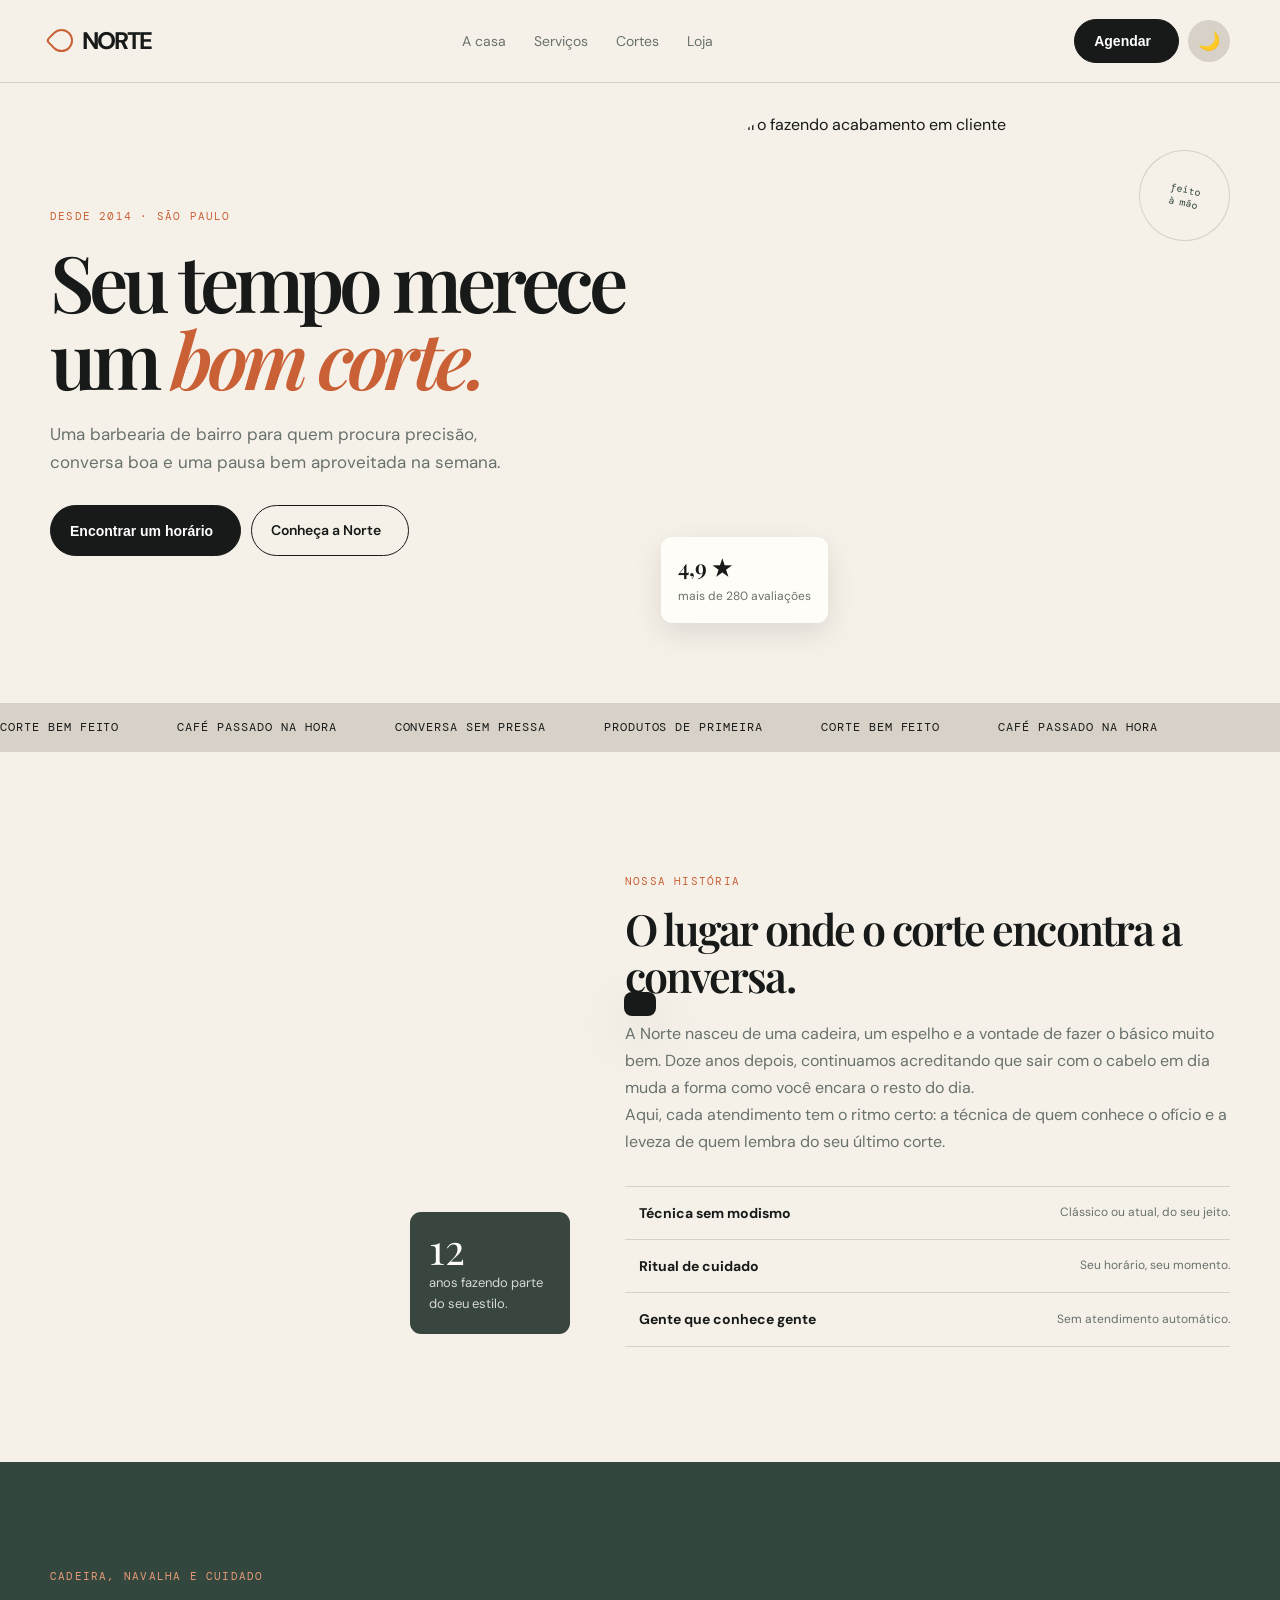
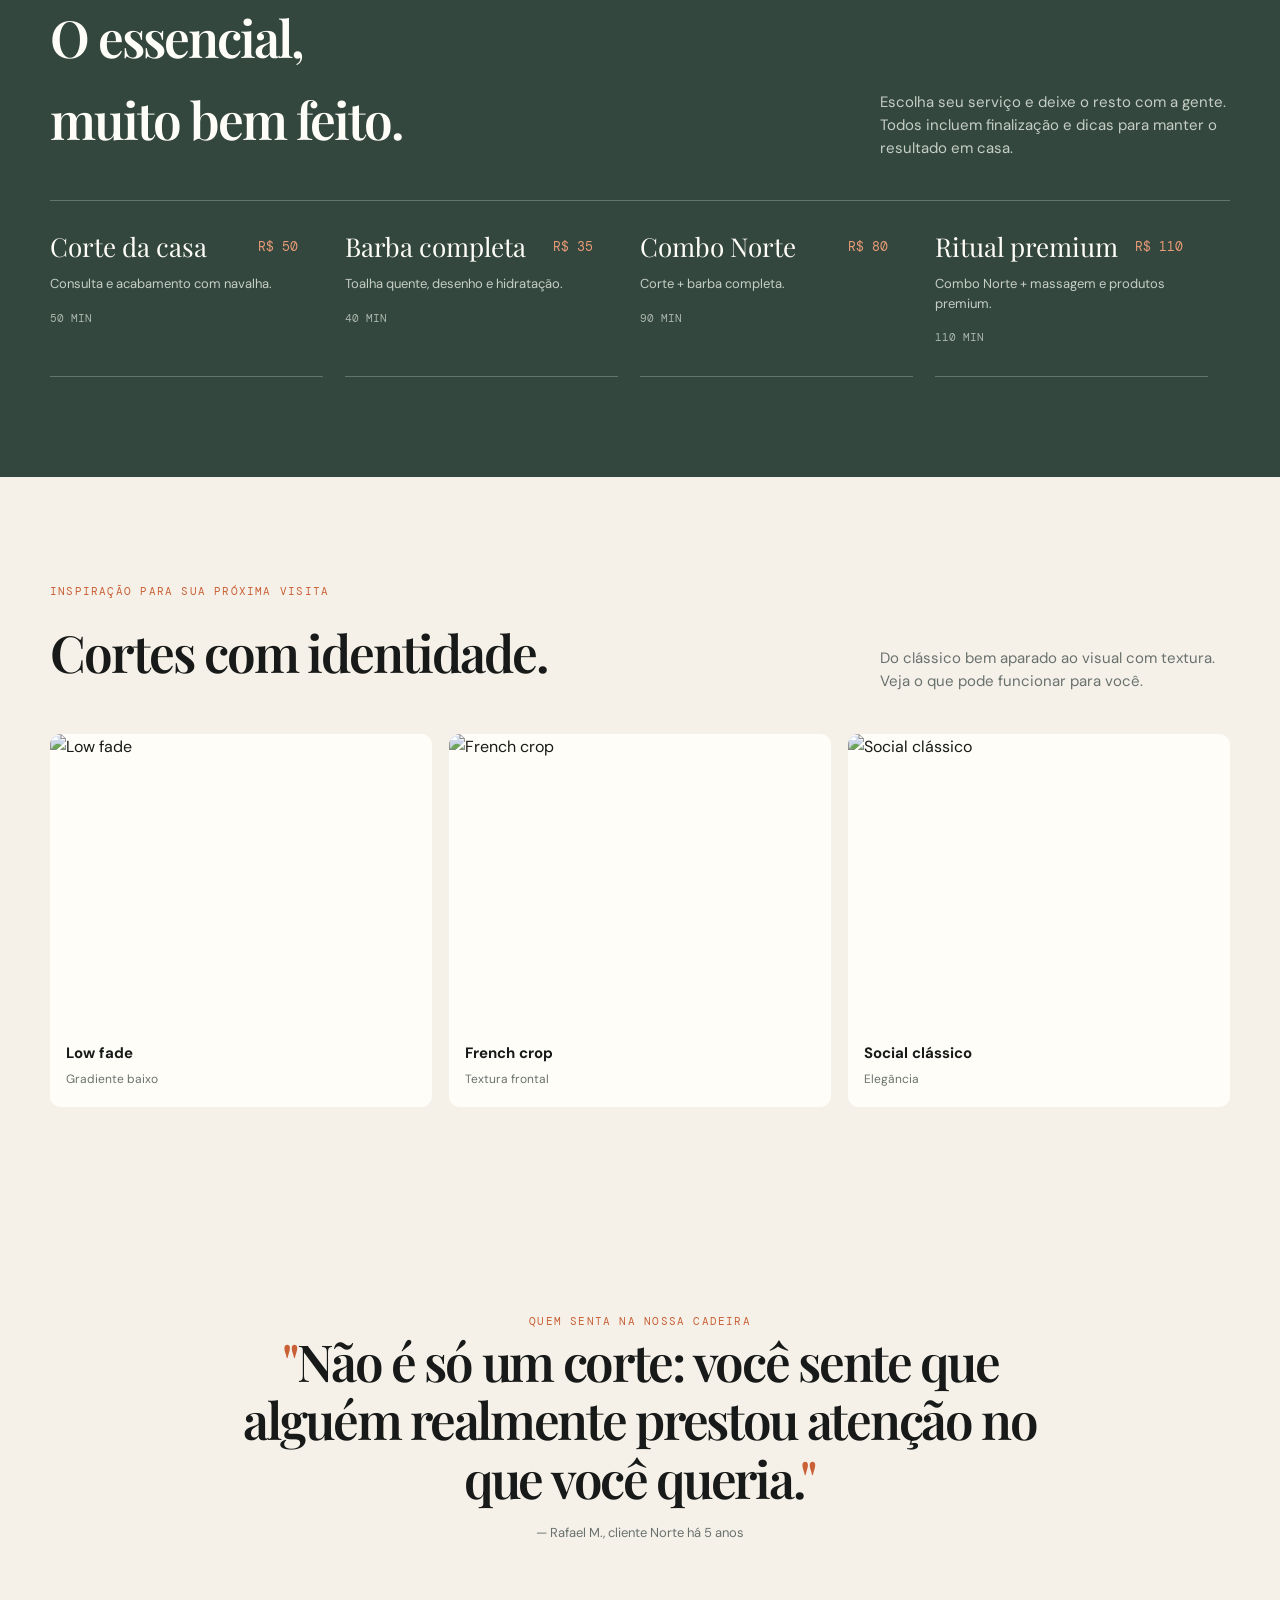
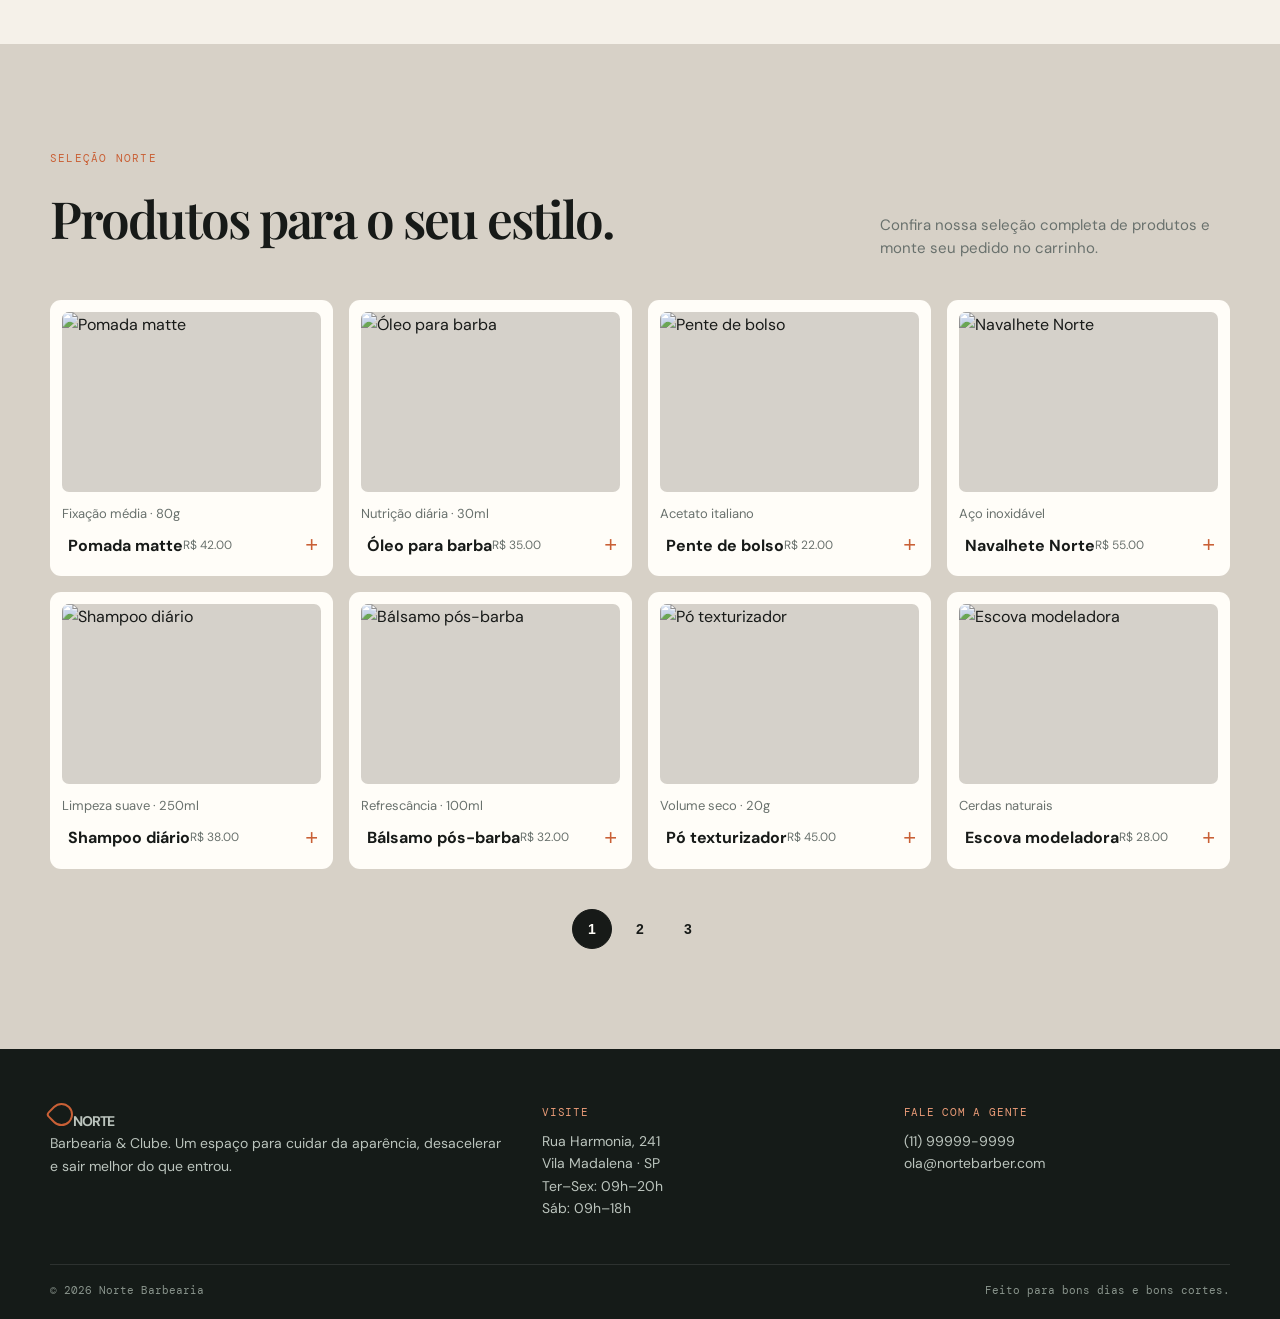
==== commit aa3f0515: "refactor: remove simulated commercial flows" ====
--- a/index.html
+++ b/index.html
@@ -40,9 +40,8 @@
                         <i data-lucide="shopping-bag" size="19"></i>
                         <span class="count" id="count">0</span>
                     </button>
-                    <button class="btn ghost" id="loginBtn">Entrar</button>
-                    <a class="btn" href="#" onclick="openBooking()">Agendar <i data-lucide="arrow-up-right"
-                            size="15"></i></a>
+                    <button class="btn" type="button" data-open-booking>Agendar <i data-lucide="arrow-up-right"
+                            size="15"></i></button>
                     <button class="theme-toggle" id="themeToggle" aria-label="Alternar tema escuro/claro">
                         <span class="icon-sun">☀️</span>
                         <span class="icon-moon">🌙</span>
@@ -65,8 +64,8 @@
                 <p>Uma barbearia de bairro para quem procura precisão, conversa boa e uma pausa bem aproveitada na
                     semana.</p>
                 <div class="cta">
-                    <a class="btn" href="#" onclick="openBooking()">Encontrar um horário <i data-lucide="calendar-days"
-                            size="16"></i></a>
+                    <button class="btn" type="button" data-open-booking>Encontrar um horário <i
+                            data-lucide="calendar-days" size="16"></i></button>
                     <a class="btn ghost" href="#historia">Conheça a Norte <i data-lucide="arrow-down-right"
                             size="16"></i></a>
                 </div>
@@ -149,7 +148,6 @@
                 <p>Do clássico bem aparado ao visual com textura. Veja o que pode funcionar para você.</p>
             </div>
             <div class="cuts-grid" id="cuts"></div>
-            <div class="pages" id="pages"></div>
         </section>
 
         <!-- Depoimento -->
@@ -174,7 +172,7 @@
                         <span class="eyebrow">Seleção Norte</span>
                         <h2 class="title" id="shop-title">Produtos para o seu estilo.</h2>
                     </div>
-                    <p>Confira nossa seleção completa de produtos. Adicione ao carrinho e finalize seu pedido.</p>
+                    <p>Confira nossa seleção completa de produtos e monte seu pedido no carrinho.</p>
                 </div>
 
                 <!-- Grid dos Produtos -->
@@ -209,7 +207,6 @@
                     <h4>Fale com a gente</h4>
                     <a href="tel:+5511999999999">(11) 99999-9999</a>
                     <a href="mailto:ola@nortebarber.com">ola@nortebarber.com</a>
-                    <button class="btn" id="supportBtn">Suporte <i data-lucide="message-circle" size="15"></i></button>
                 </div>
             </div>
             <div class="bottom">
@@ -218,69 +215,6 @@
             </div>
         </div>
     </footer>
-
-    <!-- ============================================================ -->
-    <!-- MODAL SUPORTE (CHAT) -->
-    <!-- ============================================================ -->
-    <div class="layer" id="supportLayer" role="dialog" aria-modal="true" aria-labelledby="support-title">
-        <div class="modal">
-            <button class="icon close" data-close="supportLayer" aria-label="Fechar suporte">
-                <i data-lucide="x"></i>
-            </button>
-            <span class="eyebrow">Suporte Norte</span>
-            <h3 id="support-title">Como ajudamos?</h3>
-            <p>Normalmente respondemos em poucos minutos.</p>
-            <div class="chat" id="chat">
-                <div class="bubble">Olá! Posso ajudar com agendamento, pedidos ou dúvidas sobre serviços. O que você
-                    precisa?</div>
-            </div>
-            <form class="chat-form" id="supportForm">
-                <input type="text" id="chatMessage" required placeholder="Digite sua mensagem..."
-                    aria-label="Digite sua mensagem">
-                <button class="btn" type="submit" aria-label="Enviar mensagem">
-                    <i data-lucide="send" size="16"></i>
-                </button>
-            </form>
-            <div style="display:flex;gap:6px;flex-wrap:wrap;margin-top:12px;">
-                <button class="suggestion-btn" data-msg="Quero agendar um horário">📅 Agendar</button>
-                <button class="suggestion-btn" data-msg="Quais os preços?">💰 Preços</button>
-                <button class="suggestion-btn" data-msg="Onde fica a barbearia?">📍 Endereço</button>
-                <button class="suggestion-btn" data-msg="Quais produtos vocês têm?">🛍️ Produtos</button>
-            </div>
-        </div>
-    </div>
-
-    <!-- ============================================================ -->
-    <!-- MODAL LOGIN -->
-    <!-- ============================================================ -->
-    <div class="layer" id="loginLayer" role="dialog" aria-modal="true" aria-labelledby="login-title">
-        <div class="modal">
-            <button class="icon close" data-close="loginLayer" aria-label="Fechar login">
-                <i data-lucide="x"></i>
-            </button>
-            <span class="eyebrow">Área do cliente</span>
-            <h3 id="login-title">Bem-vindo de volta.</h3>
-            <p>Entre para acompanhar seus agendamentos e pedidos.</p>
-            <form id="loginForm" novalidate>
-                <div class="field">
-                    <label for="loginName">Nome</label>
-                    <input id="loginName" type="text" required placeholder="Seu nome">
-                </div>
-                <div class="field">
-                    <label for="loginEmail">E-mail</label>
-                    <input id="loginEmail" type="email" required placeholder="voce@email.com">
-                </div>
-                <button class="btn" type="submit" style="width:100%;justify-content:center;">
-                    Entrar na Norte <i data-lucide="arrow-right" size="16"></i>
-                </button>
-            </form>
-            <div class="success" id="loginSuccess">
-                <i data-lucide="circle-check-big" color="#c96036" size="48"></i>
-                <h3>Você está dentro.</h3>
-                <p id="welcome"></p>
-            </div>
-        </div>
-    </div>
 
     <!-- ============================================================ -->
     <!-- MODAL AGENDAMENTO -->
@@ -292,7 +226,7 @@
             </button>
             <span class="eyebrow">Agenda online</span>
             <h3 id="booking-title">Seu próximo horário começa aqui.</h3>
-            <p>Escolha o serviço, o barbeiro, o melhor dia e chegue só para aproveitar.</p>
+            <p>Escolha o serviço, o barbeiro e o melhor dia. A barbearia confirmará o horário posteriormente.</p>
             <form id="bookingForm" novalidate style="margin-top:16px;">
                 <div class="field">
                     <label for="bookName">Seu nome</label>
@@ -334,7 +268,7 @@
                         </select>
                     </div>
                 </div>
-                <button class="btn" type="submit" style="width:100%;justify-content:center;">Confirmar agendamento <i
+                <button class="btn" type="submit" style="width:100%;justify-content:center;">Solicitar agendamento <i
                         data-lucide="arrow-right" size="16"></i></button>
             </form>
         </div>
@@ -360,7 +294,7 @@
                 <span id="total">R$ 0</span>
             </div>
             <button class="btn" id="checkout" style="width:100%;justify-content:center;margin-top:18px;">
-                Finalizar pedido
+                Solicitar pedido
             </button>
         </div>
     </div>
--- a/styles.css
+++ b/styles.css
@@ -195,23 +195,6 @@
     background: rgba(255, 255, 255, 0.1) !important;
 }
 
-/* Chat */
-[data-theme="dark"] .chat .bubble {
-    background: #2d322f !important;
-    color: #e8e3d9 !important;
-}
-
-[data-theme="dark"] .chat .bubble.user {
-    background: #4a6b5c !important;
-    color: #ffffff !important;
-}
-
-[data-theme="dark"] .chat-form input {
-    background: #1a1d1c !important;
-    color: #e8e3d9 !important;
-    border-color: #3a3f3d !important;
-}
-
 /* Drawer */
 [data-theme="dark"] .drawer>div {
     background: #242827 !important;
@@ -271,18 +254,6 @@
 
 [data-theme="dark"] .cut-info span {
     color: #c6cec7 !important;
-}
-
-/* Pages */
-[data-theme="dark"] .page {
-    color: #e8e3d9 !important;
-    border-color: #3a3f3d !important;
-}
-
-[data-theme="dark"] .page:hover,
-[data-theme="dark"] .page.active {
-    background: #e8e3d9 !important;
-    color: #1a1d1c !important;
 }
 
 /* Ticker */
@@ -313,31 +284,6 @@
     background: #1a1d1c !important;
     border-color: #3a3f3d !important;
     color: #e8e3d9 !important;
-}
-
-/* Promo Banner */
-[data-theme="dark"] .promo-banner {
-    background: #1a2a24 !important;
-}
-
-[data-theme="dark"] .promo-banner h2 {
-    color: #ffffff !important;
-}
-
-[data-theme="dark"] .promo-banner p {
-    color: #c6cec7 !important;
-}
-
-/* Suggestion */
-[data-theme="dark"] .suggestion-btn {
-    background: #242827 !important;
-    color: #e8e3d9 !important;
-    border-color: #3a3f3d !important;
-}
-
-[data-theme="dark"] .suggestion-btn:hover {
-    background: var(--orange) !important;
-    color: #ffffff !important;
 }
 
 /* Toast */
@@ -647,22 +593,6 @@
     font: 10px var(--font-mono);
     font-weight: 700;
     pointer-events: none;
-}
-
-.count.bounce {
-    animation: bounce 0.3s ease;
-}
-
-@keyframes bounce {
-
-    0%,
-    100% {
-        transform: scale(1);
-    }
-
-    50% {
-        transform: scale(1.3);
-    }
 }
 
 /* ============================================================
@@ -1062,37 +992,6 @@
     font-size: 12px;
 }
 
-.pages {
-    display: flex;
-    justify-content: center;
-    gap: 8px;
-    margin-top: 25px;
-}
-
-.page {
-    width: 35px;
-    height: 35px;
-    background: transparent;
-    border: 1px solid var(--line);
-    border-radius: 50%;
-    font-size: 14px;
-    font-weight: 600;
-    transition: all var(--transition-fast);
-    color: var(--ink);
-}
-
-.page:hover {
-    background: var(--ink);
-    color: var(--cream);
-    border-color: var(--ink);
-}
-
-.page.active {
-    background: var(--ink);
-    color: var(--cream);
-    border-color: var(--ink);
-}
-
 /* ============================================================
    QUOTE
    ============================================================ */
@@ -1356,105 +1255,6 @@
 
 .close:hover {
     background: rgba(0, 0, 0, 0.05);
-}
-
-.success {
-    display: none;
-    text-align: center;
-    padding: 20px 0;
-}
-
-.success.show {
-    display: block;
-}
-
-/* ============================================================
-   CHAT
-   ============================================================ */
-.chat {
-    height: 180px;
-    overflow-y: auto;
-    padding: 4px 0;
-    scroll-behavior: smooth;
-}
-
-.chat::-webkit-scrollbar {
-    width: 4px;
-}
-
-.chat::-webkit-scrollbar-thumb {
-    background: var(--line);
-    border-radius: 2px;
-}
-
-.bubble {
-    margin: 7px 0;
-    max-width: 82%;
-    padding: 9px 11px;
-    border-radius: 10px;
-    background: var(--line);
-    font-size: 13px;
-    line-height: 1.4;
-    animation: bubbleIn 0.2s ease;
-    color: var(--ink);
-    transition: background var(--transition-normal), color var(--transition-normal);
-}
-
-@keyframes bubbleIn {
-    from {
-        opacity: 0;
-        transform: scale(0.95);
-    }
-
-    to {
-        opacity: 1;
-        transform: scale(1);
-    }
-}
-
-.bubble.user {
-    margin-left: auto;
-    background: var(--orange);
-    color: #fff;
-}
-
-.chat-form {
-    display: flex;
-    gap: 7px;
-    margin-top: 12px;
-}
-
-.chat-form input {
-    flex: 1;
-    border: 1px solid var(--line);
-    border-radius: var(--radius-sm);
-    padding: 10px;
-    background: var(--paper);
-    transition: border-color var(--transition-fast), background var(--transition-normal);
-    color: var(--ink);
-    font: inherit;
-}
-
-.chat-form input:focus {
-    border-color: var(--orange);
-    outline: none;
-}
-
-.suggestion-btn {
-    padding: 6px 12px;
-    border: 1px solid var(--line);
-    border-radius: var(--radius-full);
-    font-size: 12px;
-    background: var(--cream);
-    color: var(--ink);
-    transition: all var(--transition-fast);
-    cursor: pointer;
-}
-
-.suggestion-btn:hover {
-    background: var(--orange);
-    color: #fff;
-    border-color: var(--orange);
 }
 
 /* ============================================================
@@ -1716,40 +1516,6 @@
 }
 
 /* ============================================================
-   PROMO BANNER
-   ============================================================ */
-.promo-banner {
-    background: var(--green);
-    color: var(--cream);
-    border-radius: var(--radius-lg);
-    padding: 40px;
-    text-align: center;
-    margin: 40px 0 60px;
-    transition: background var(--transition-normal);
-}
-
-.promo-banner .eyebrow {
-    color: #e99b77;
-}
-
-.promo-banner h2 {
-    font-size: clamp(28px, 3vw, 38px);
-    margin: 8px 0 12px;
-    font-family: var(--font-display);
-}
-
-.promo-banner p {
-    color: #c6cec7;
-    max-width: 500px;
-    margin: 0 auto 20px;
-}
-
-.promo-banner .btn {
-    background: var(--orange);
-    border-color: var(--orange);
-}
-
-/* ============================================================
    RESPONSIVE
    ============================================================ */
 @media (max-width: 768px) {
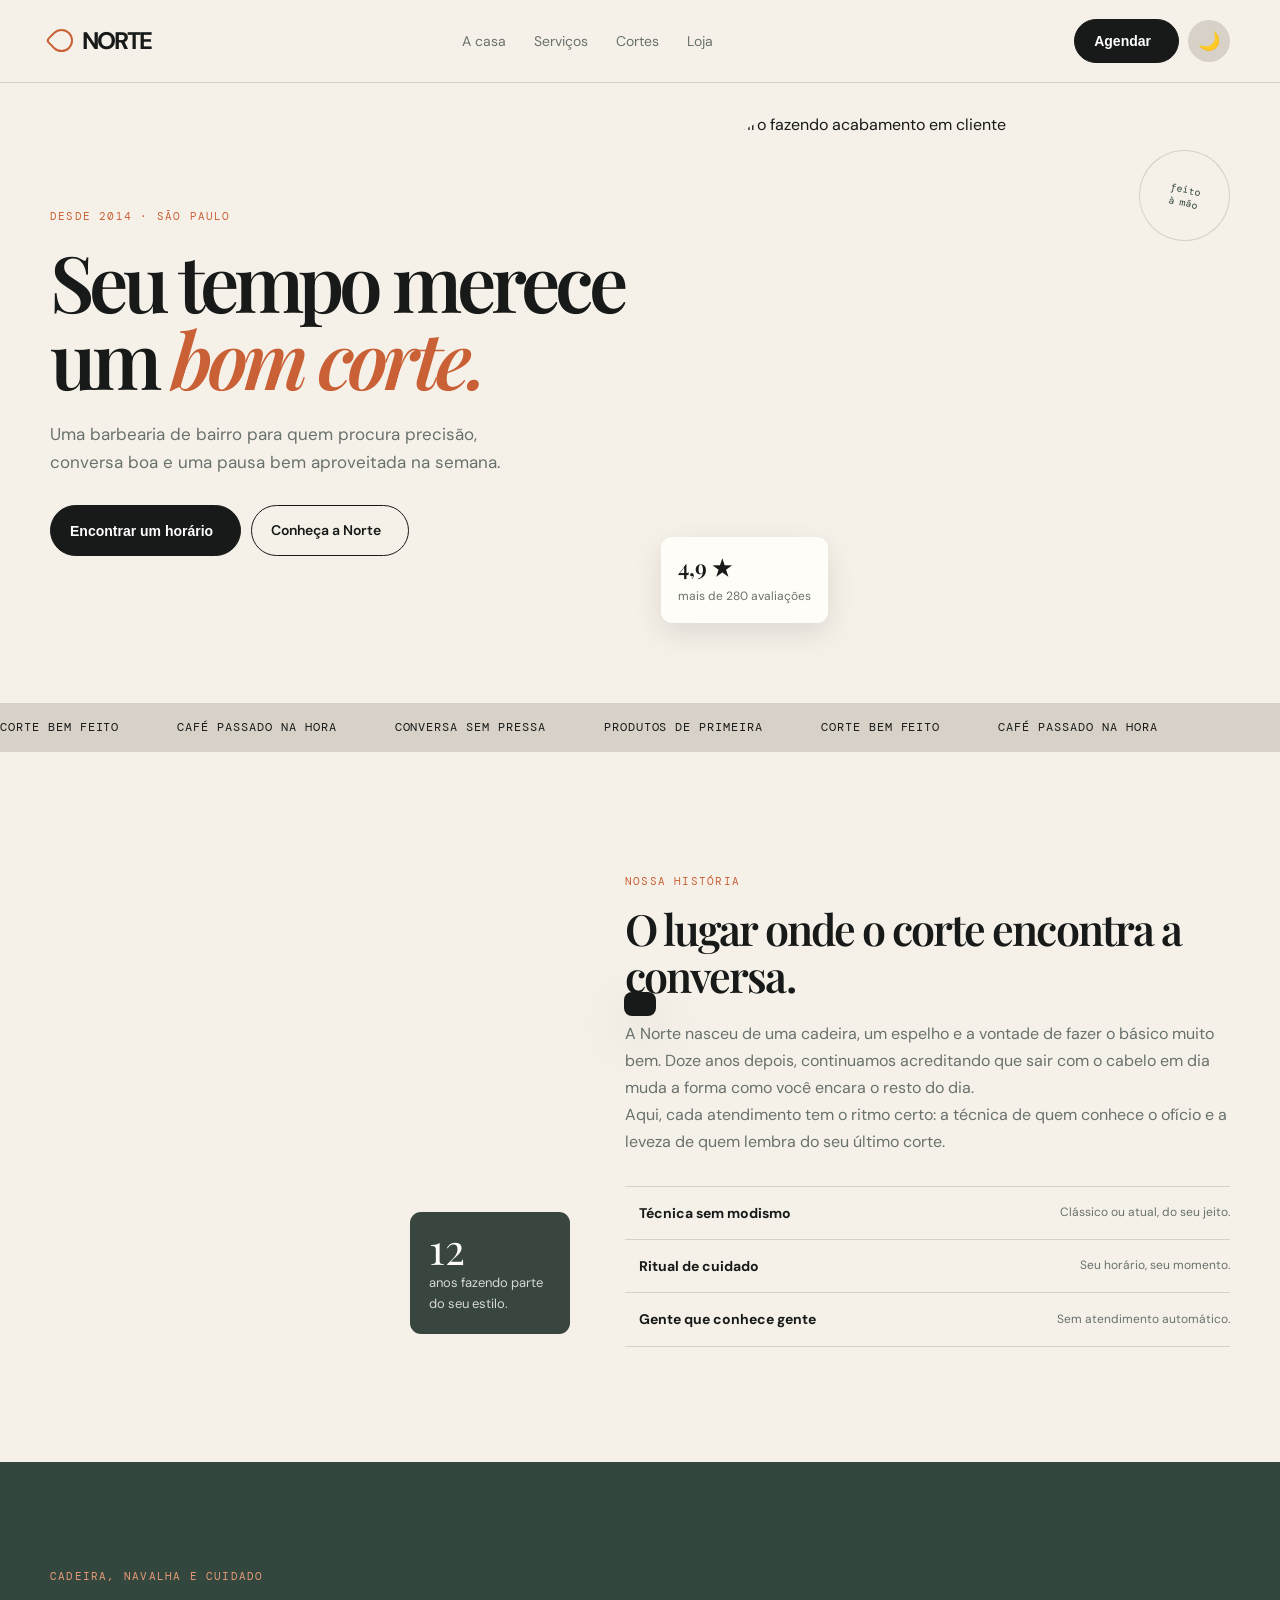
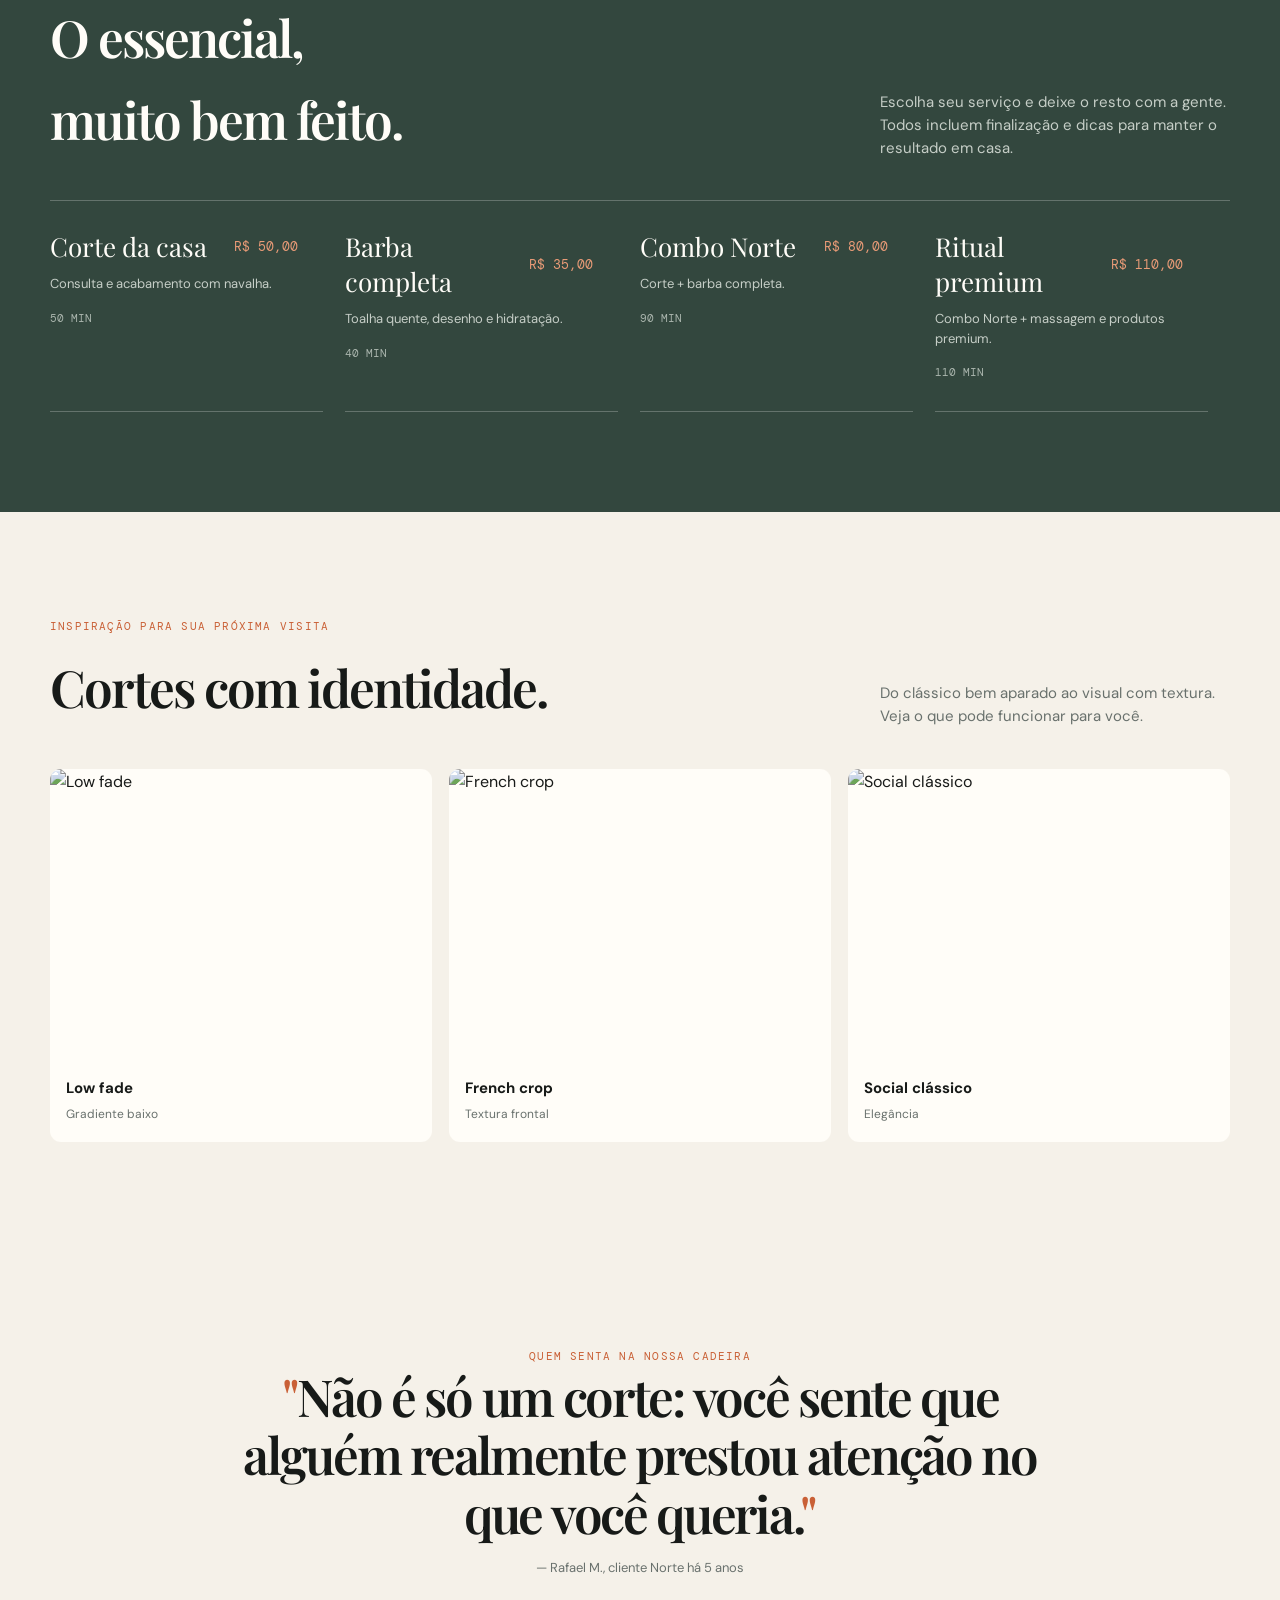
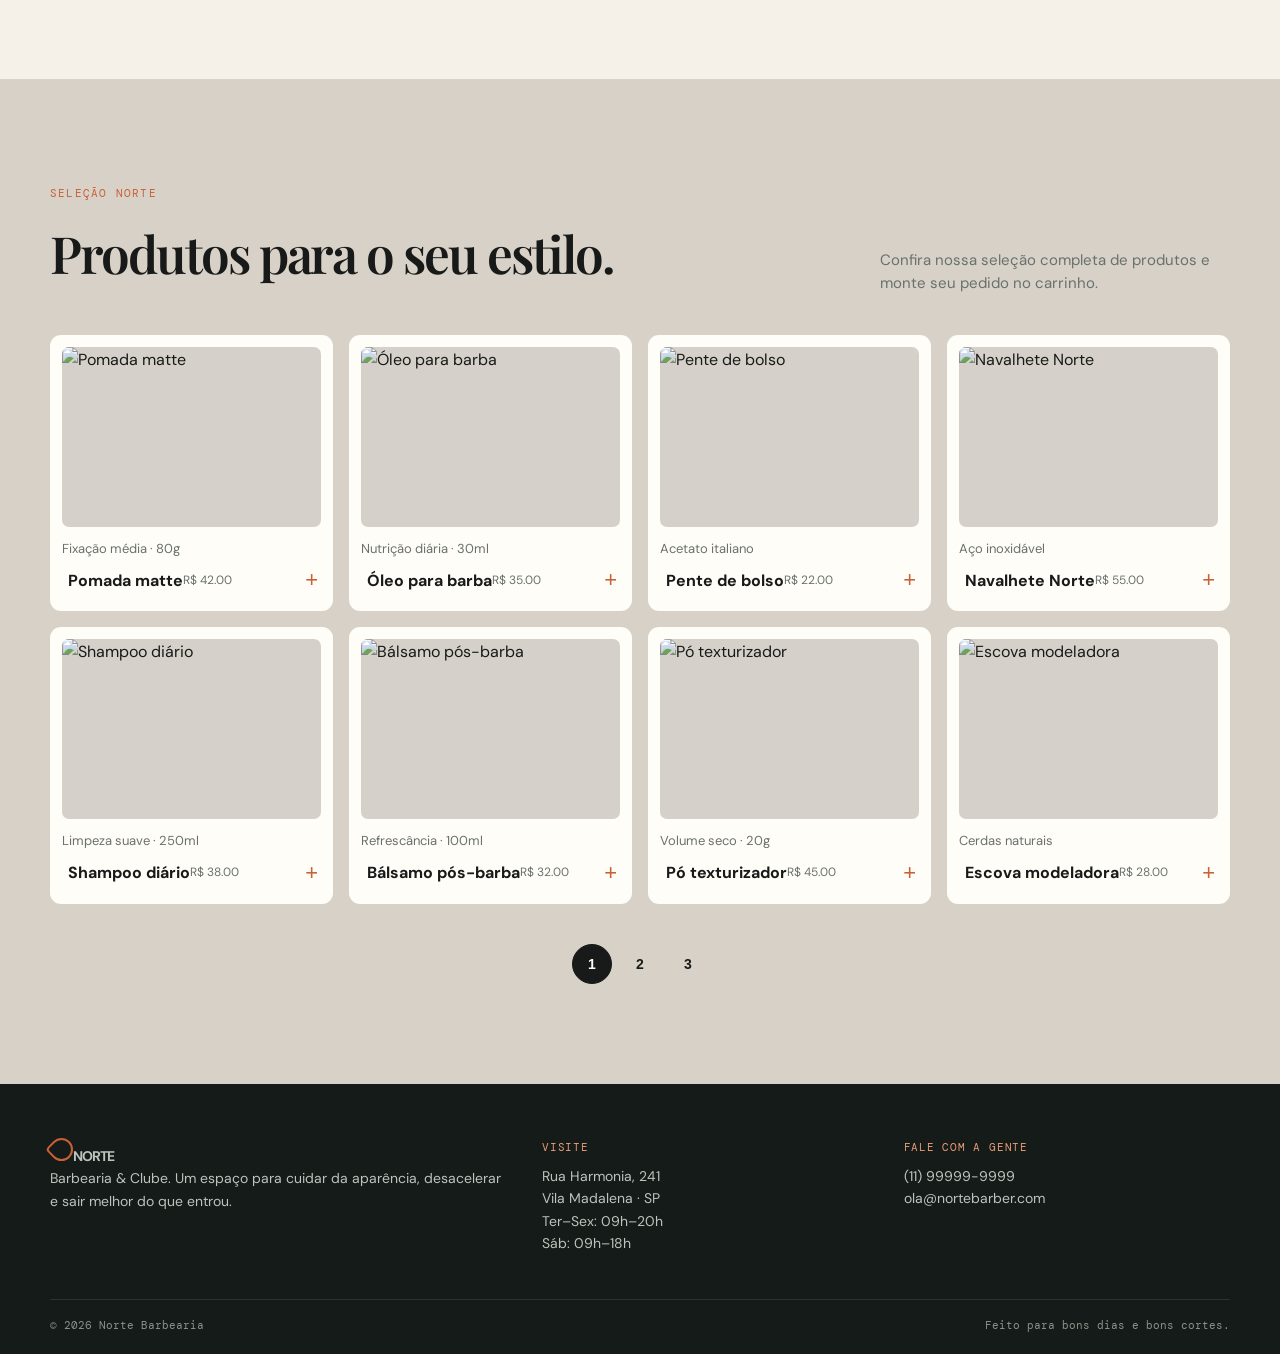
==== commit 271c5b50: "feat: add WhatsApp booking flow" ====
--- a/index.html
+++ b/index.html
@@ -224,52 +224,58 @@
             <button class="icon close" data-close="bookingLayer" aria-label="Fechar agendamento">
                 <i data-lucide="x"></i>
             </button>
-            <span class="eyebrow">Agenda online</span>
+            <span class="eyebrow">Solicitação de horário</span>
             <h3 id="booking-title">Seu próximo horário começa aqui.</h3>
             <p>Escolha o serviço, o barbeiro e o melhor dia. A barbearia confirmará o horário posteriormente.</p>
-            <form id="bookingForm" novalidate style="margin-top:16px;">
+            <form id="bookingForm" data-booking-form novalidate style="margin-top:16px;">
                 <div class="field">
                     <label for="bookName">Seu nome</label>
-                    <input id="bookName" type="text" required placeholder="Como podemos te chamar?">
+                    <input id="bookName" name="customerName" type="text" required autocomplete="name"
+                        placeholder="Como podemos te chamar?" aria-describedby="bookNameError">
+                    <span class="error-message" id="bookNameError" aria-live="polite"></span>
                 </div>
                 <div class="field">
                     <label for="bookService">Serviço</label>
-                    <select id="bookService">
-                        <option>Corte da casa — R$ 50</option>
-                        <option>Barba completa — R$ 35</option>
-                        <option>Combo Norte — R$ 80</option>
-                        <option>Ritual premium — R$ 110</option>
+                    <select id="bookService" name="service" required aria-describedby="bookServiceError">
+                        <option value="">Selecione um serviço</option>
                     </select>
+                    <span class="error-message" id="bookServiceError" aria-live="polite"></span>
                 </div>
                 <div class="field">
                     <label for="bookBarber">Barbeiro</label>
-                    <select id="bookBarber">
-                        <option>Carlos</option>
-                        <option>Ana</option>
-                        <option>Marcos</option>
-                        <option>Julia</option>
+                    <select id="bookBarber" name="barber" required aria-describedby="bookBarberError">
+                        <option value="">Selecione um profissional</option>
                     </select>
+                    <span class="error-message" id="bookBarberError" aria-live="polite"></span>
                 </div>
                 <div class="twocol">
                     <div class="field">
                         <label for="bookDate">Data</label>
-                        <input id="bookDate" type="date" required>
+                        <input id="bookDate" name="date" type="date" required aria-describedby="bookDateError">
+                        <span class="error-message" id="bookDateError" aria-live="polite"></span>
                     </div>
                     <div class="field">
                         <label for="bookTime">Horário</label>
-                        <select id="bookTime">
-                            <option>09:00</option>
-                            <option>10:00</option>
-                            <option>11:30</option>
-                            <option>14:00</option>
-                            <option>15:30</option>
-                            <option>17:00</option>
-                            <option>18:30</option>
+                        <select id="bookTime" name="time" required aria-describedby="bookTimeError">
+                            <option value="">Selecione um horário</option>
                         </select>
-                    </div>
-                </div>
-                <button class="btn" type="submit" style="width:100%;justify-content:center;">Solicitar agendamento <i
-                        data-lucide="arrow-right" size="16"></i></button>
+                        <span class="error-message" id="bookTimeError" aria-live="polite"></span>
+                    </div>
+                </div>
+                <div class="booking-summary" data-booking-summary aria-live="polite" aria-atomic="true">
+                    <h4>Resumo da solicitação</h4>
+                    <dl>
+                        <div><dt>Cliente</dt><dd data-summary="name">—</dd></div>
+                        <div><dt>Serviço</dt><dd data-summary="service">—</dd></div>
+                        <div><dt>Barbeiro</dt><dd data-summary="barber">—</dd></div>
+                        <div><dt>Data</dt><dd data-summary="date">—</dd></div>
+                        <div><dt>Horário</dt><dd data-summary="time">—</dd></div>
+                        <div><dt>Valor</dt><dd data-summary="price">—</dd></div>
+                    </dl>
+                </div>
+                <p class="booking-notice">O horário será confirmado pela barbearia pelo WhatsApp.</p>
+                <button class="btn" type="submit" style="width:100%;justify-content:center;">Solicitar pelo WhatsApp
+                    <i data-lucide="message-circle" size="16"></i></button>
             </form>
         </div>
     </div>
--- a/styles.css
+++ b/styles.css
@@ -1469,6 +1469,15 @@
     display: block;
 }
 
+[data-theme="dark"] .field.error input,
+[data-theme="dark"] .field.error select {
+    background: #2a1d1d !important;
+}
+
+[data-theme="dark"] .field .error-message {
+    color: #ff9b9b !important;
+}
+
 .twocol {
     display: grid;
     grid-template-columns: 1fr 1fr;
@@ -1480,6 +1489,50 @@
    ============================================================ */
 .booking {
     padding: 80px 0;
+}
+
+.booking-summary {
+    margin: 18px 0 12px;
+    padding: 16px;
+    border: 1px solid var(--line);
+    border-radius: var(--radius-sm);
+    background: var(--paper);
+}
+
+.booking-summary h3,
+.booking-summary h4 {
+    margin: 0 0 10px;
+    font: 600 18px var(--font-display);
+}
+
+.booking-summary dl {
+    margin: 0;
+}
+
+.booking-summary dl div {
+    display: flex;
+    justify-content: space-between;
+    gap: 16px;
+    padding: 4px 0;
+    font-size: 13px;
+}
+
+.booking-summary dt {
+    color: var(--muted);
+}
+
+.booking-summary dd {
+    margin: 0;
+    text-align: right;
+    font-weight: 600;
+}
+
+.booking-notice {
+    margin: 0 0 12px;
+    color: var(--muted);
+    font-size: 12px;
+    line-height: 1.5;
+    text-align: center;
 }
 
 .book-box {
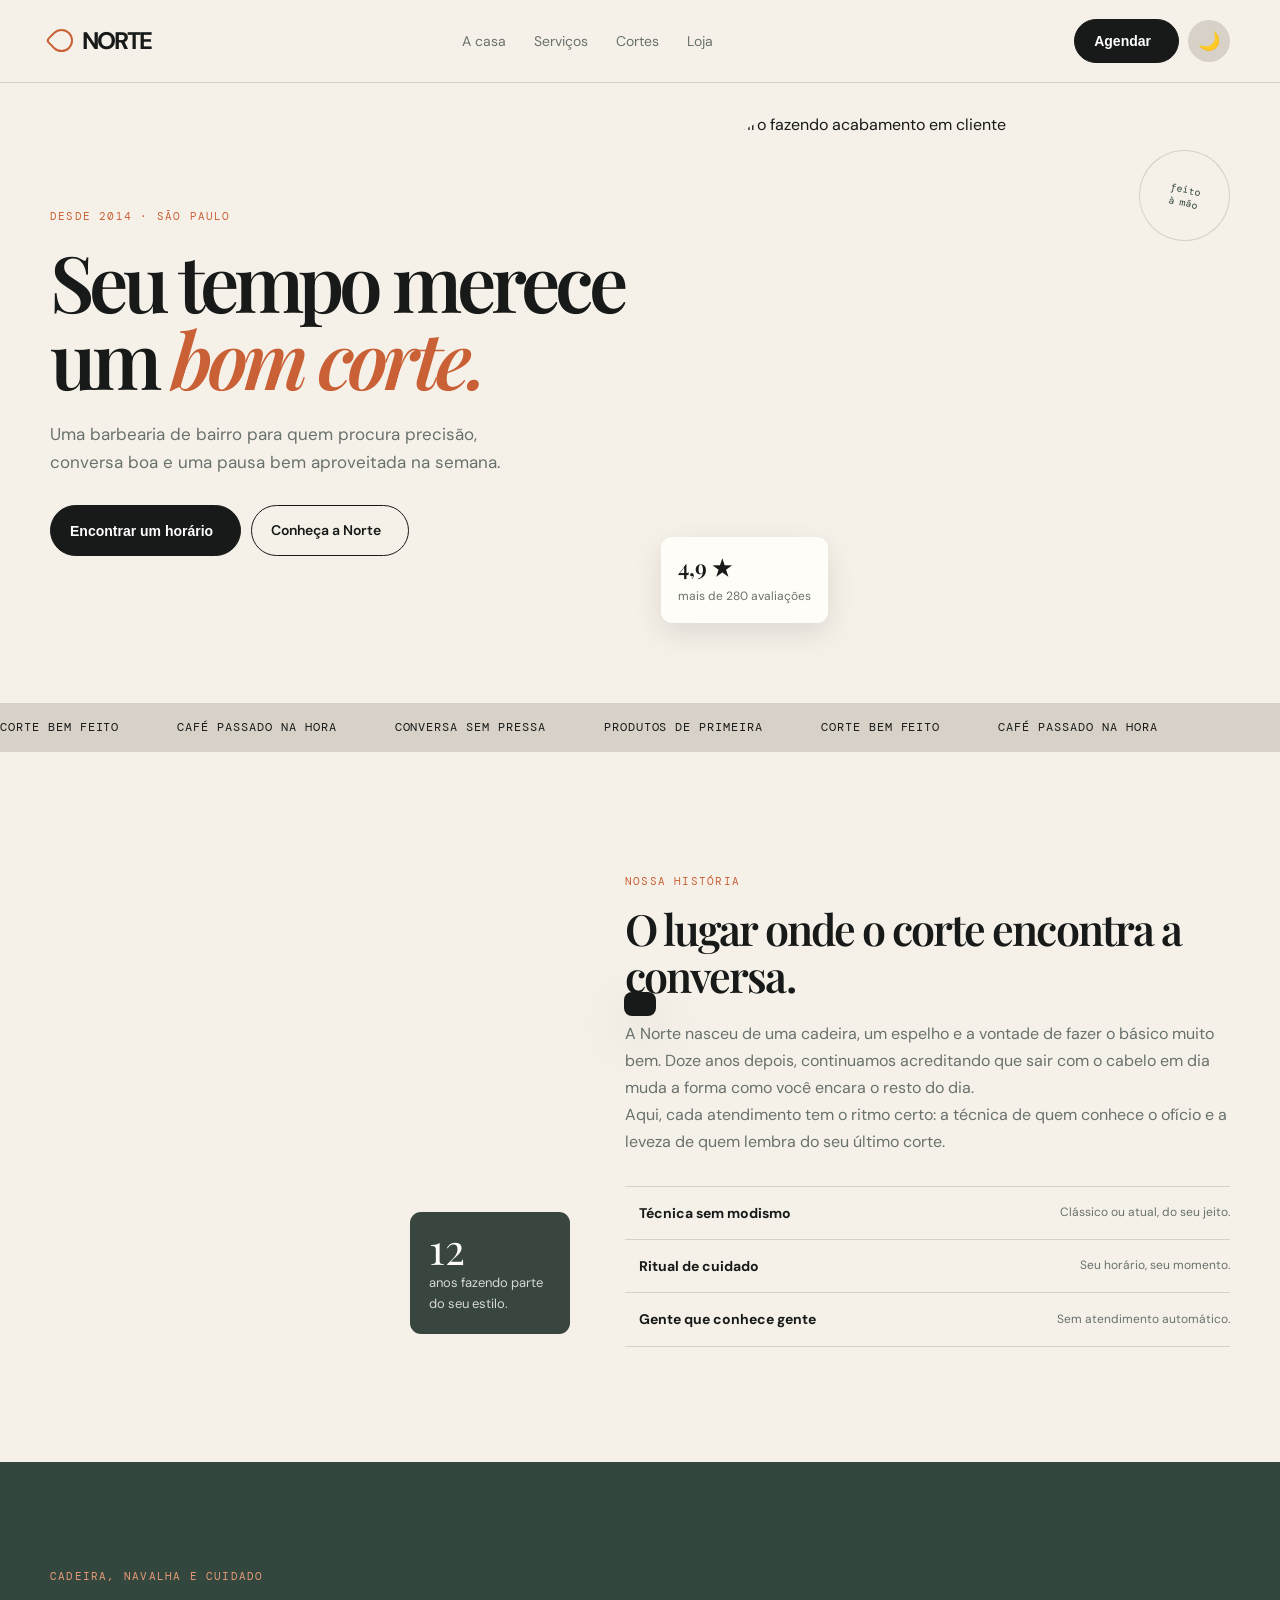
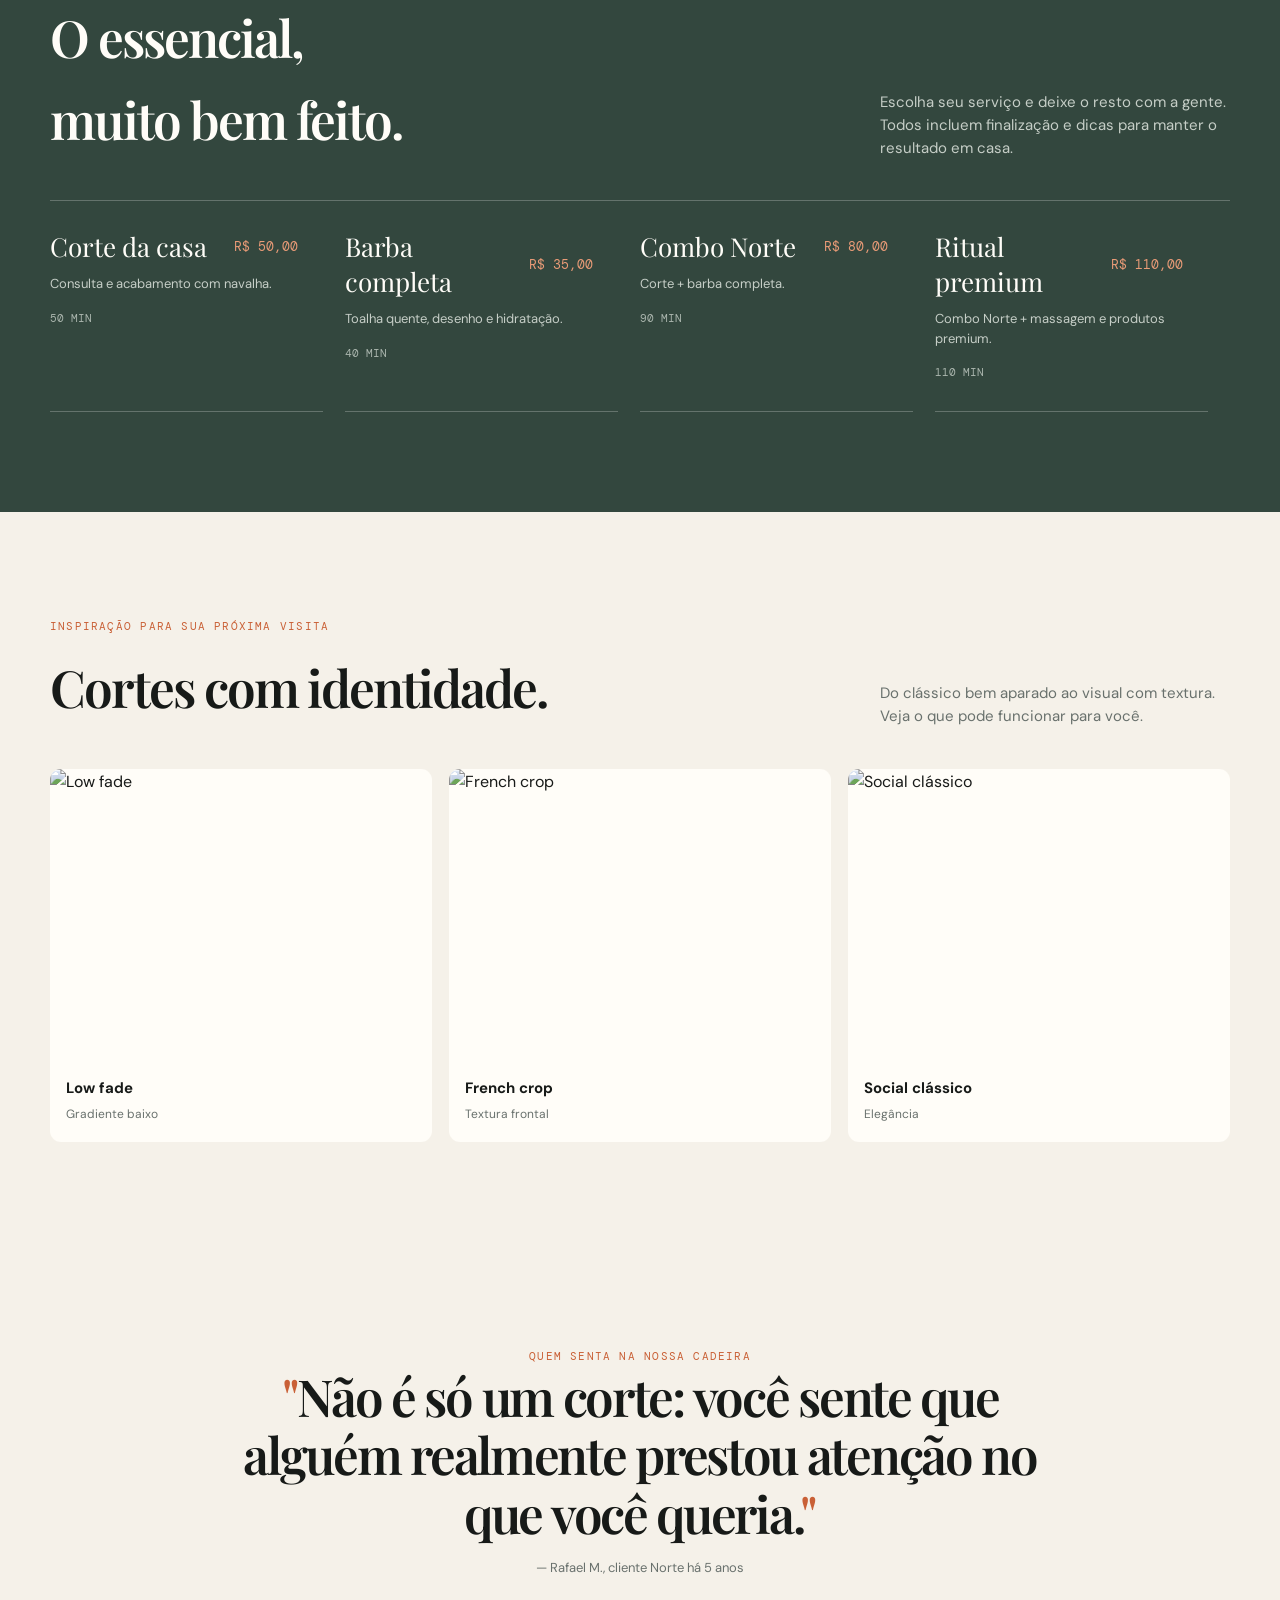
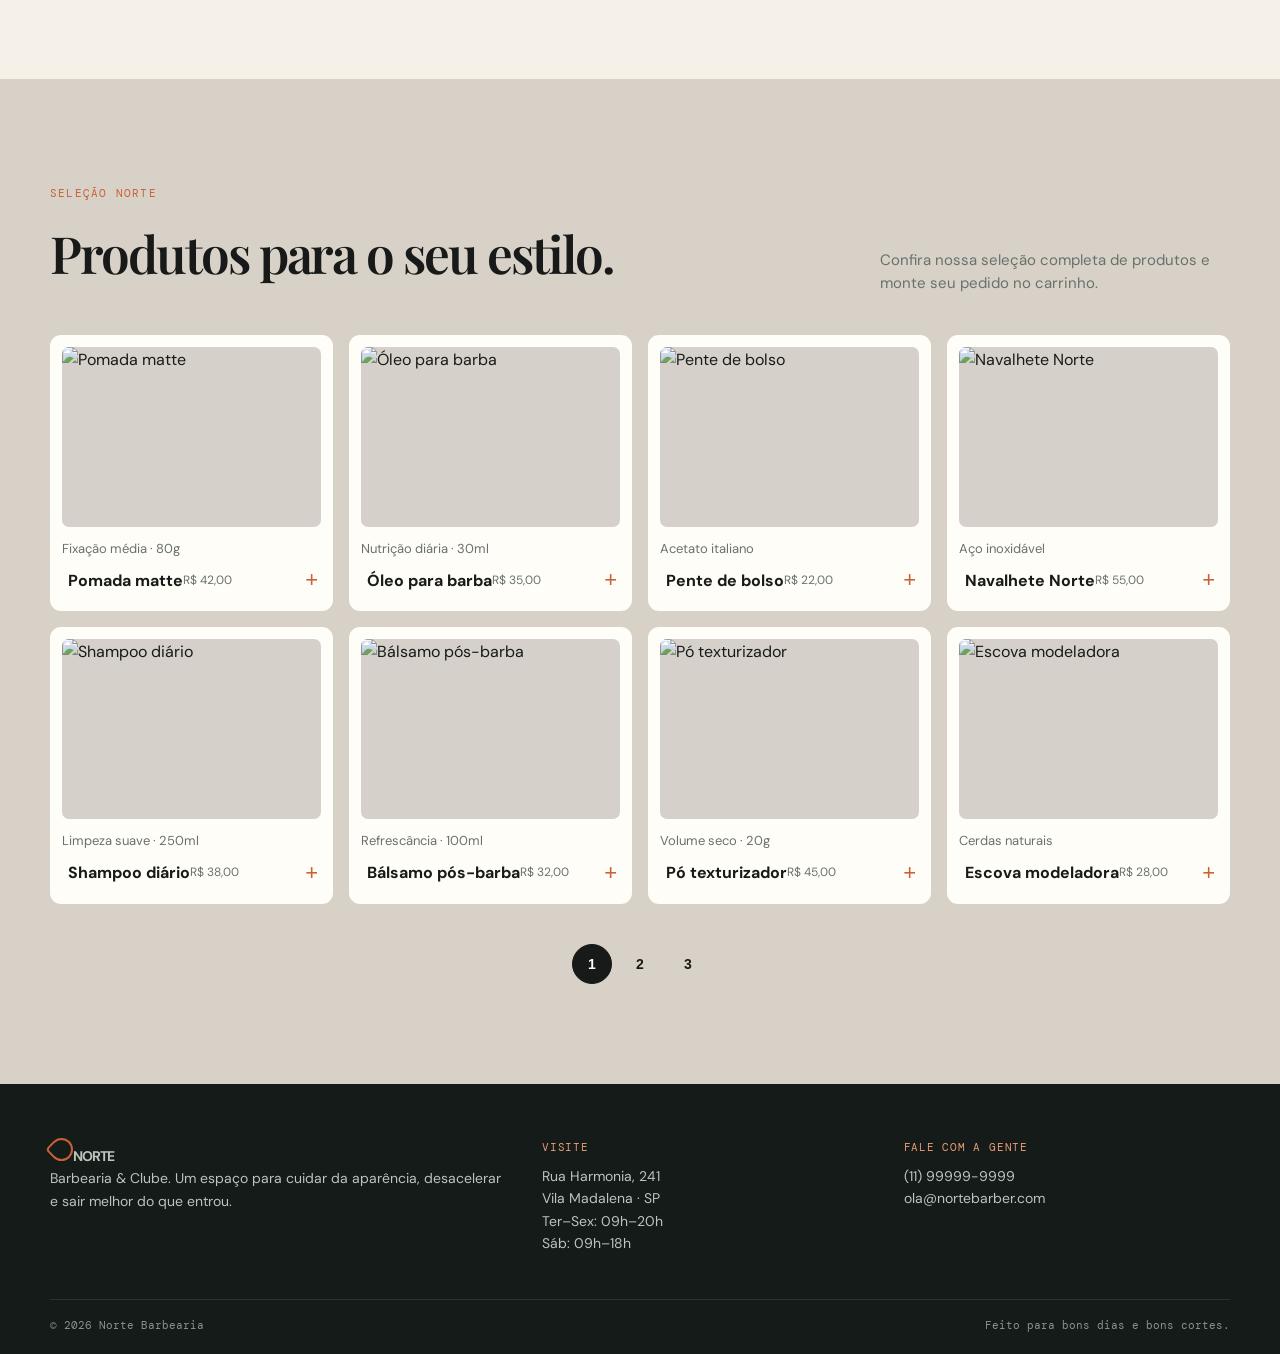
==== commit 1af0820f: "feat: add WhatsApp cart ordering" ====
--- a/index.html
+++ b/index.html
@@ -38,7 +38,7 @@
                 <div class="nav-actions">
                     <button class="icon" id="cartBtn" aria-label="Carrinho">
                         <i data-lucide="shopping-bag" size="19"></i>
-                        <span class="count" id="count">0</span>
+                        <span class="count" id="count" aria-hidden="true">0</span>
                     </button>
                     <button class="btn" type="button" data-open-booking>Agendar <i data-lucide="arrow-up-right"
                             size="15"></i></button>
@@ -294,14 +294,21 @@
                     <i data-lucide="x"></i>
                 </button>
             </div>
-            <div class="cart-items" id="cartItems"></div>
+            <div class="cart-items" id="cartItems" aria-label="Itens do carrinho"></div>
+            <div class="cart-total-items">
+                <span>Total de itens</span>
+                <strong id="totalItems">0</strong>
+            </div>
             <div class="total">
                 <span>Total</span>
                 <span id="total">R$ 0</span>
             </div>
-            <button class="btn" id="checkout" style="width:100%;justify-content:center;margin-top:18px;">
-                Solicitar pedido
+            <p class="cart-notice">Disponibilidade, pagamento e retirada/entrega serão confirmados pela barbearia pelo
+                WhatsApp.</p>
+            <button class="btn" id="checkout" disabled style="width:100%;justify-content:center;margin-top:18px;">
+                Solicitar pedido pelo WhatsApp
             </button>
+            <p class="sr-only" id="cartStatus" role="status" aria-live="polite" aria-atomic="true"></p>
         </div>
     </div>
 
--- a/styles.css
+++ b/styles.css
@@ -433,6 +433,14 @@
     background: none;
 }
 
+.btn:disabled,
+.btn:disabled:hover {
+    opacity: 0.5;
+    cursor: not-allowed;
+    transform: none;
+    box-shadow: none;
+}
+
 img {
     max-width: 100%;
     height: auto;
@@ -450,6 +458,18 @@
 .wrap {
     width: min(1180px, calc(100% - 44px));
     margin: 0 auto;
+}
+
+.sr-only {
+    position: absolute;
+    width: 1px;
+    height: 1px;
+    padding: 0;
+    margin: -1px;
+    overflow: hidden;
+    clip: rect(0, 0, 0, 0);
+    white-space: nowrap;
+    border: 0;
 }
 
 .eyebrow {
@@ -1298,21 +1318,78 @@
 
 .cart-item {
     display: flex;
+    flex-direction: column;
+    align-items: stretch;
+    gap: 10px;
+    padding: 12px 0;
+    border-bottom: 1px solid var(--line);
+    font-size: 14px;
+}
+
+.cart-item-info strong,
+.cart-item small {
+    display: block;
+}
+
+.cart-item small {
+    color: var(--muted);
+    margin-top: 3px;
+}
+
+.item-subtotal {
+    display: block;
+    margin-top: 5px;
+    font-size: 12px;
+    font-weight: 600;
+}
+
+.cart-item-actions {
+    display: flex;
+    align-items: center;
+    gap: 6px;
+}
+
+.quantity-control {
+    width: 32px;
+    height: 32px;
+    display: grid;
+    place-items: center;
+    border-radius: 50%;
+    background: var(--line);
+    color: var(--ink);
+    font-size: 18px;
+    line-height: 1;
+}
+
+.quantity-control:hover {
+    background: var(--orange);
+    color: #fff;
+}
+
+.cart-quantity {
+    min-width: 24px;
+    text-align: center;
+    font-weight: 700;
+}
+
+.remove-item {
+    margin-left: auto;
+    color: var(--error);
+    padding: 7px 4px;
+    font-size: 12px;
+    font-weight: 600;
+}
+
+[data-theme="dark"] .remove-item {
+    color: #ff9b9b !important;
+}
+
+.cart-total-items {
+    display: flex;
     justify-content: space-between;
     align-items: center;
     padding: 12px 0;
-    border-bottom: 1px solid var(--line);
     font-size: 14px;
-}
-
-.cart-item small {
-    color: var(--muted);
-}
-
-.cart-item .add {
-    font-size: 20px;
-    color: var(--error);
-    padding: 0 8px;
 }
 
 .total {
@@ -1323,6 +1400,14 @@
     padding-top: 16px;
     font-weight: bold;
     font-size: 18px;
+}
+
+.cart-notice {
+    margin: 14px 0 0;
+    color: var(--muted);
+    font-size: 12px;
+    line-height: 1.5;
+    text-align: center;
 }
 
 .empty {
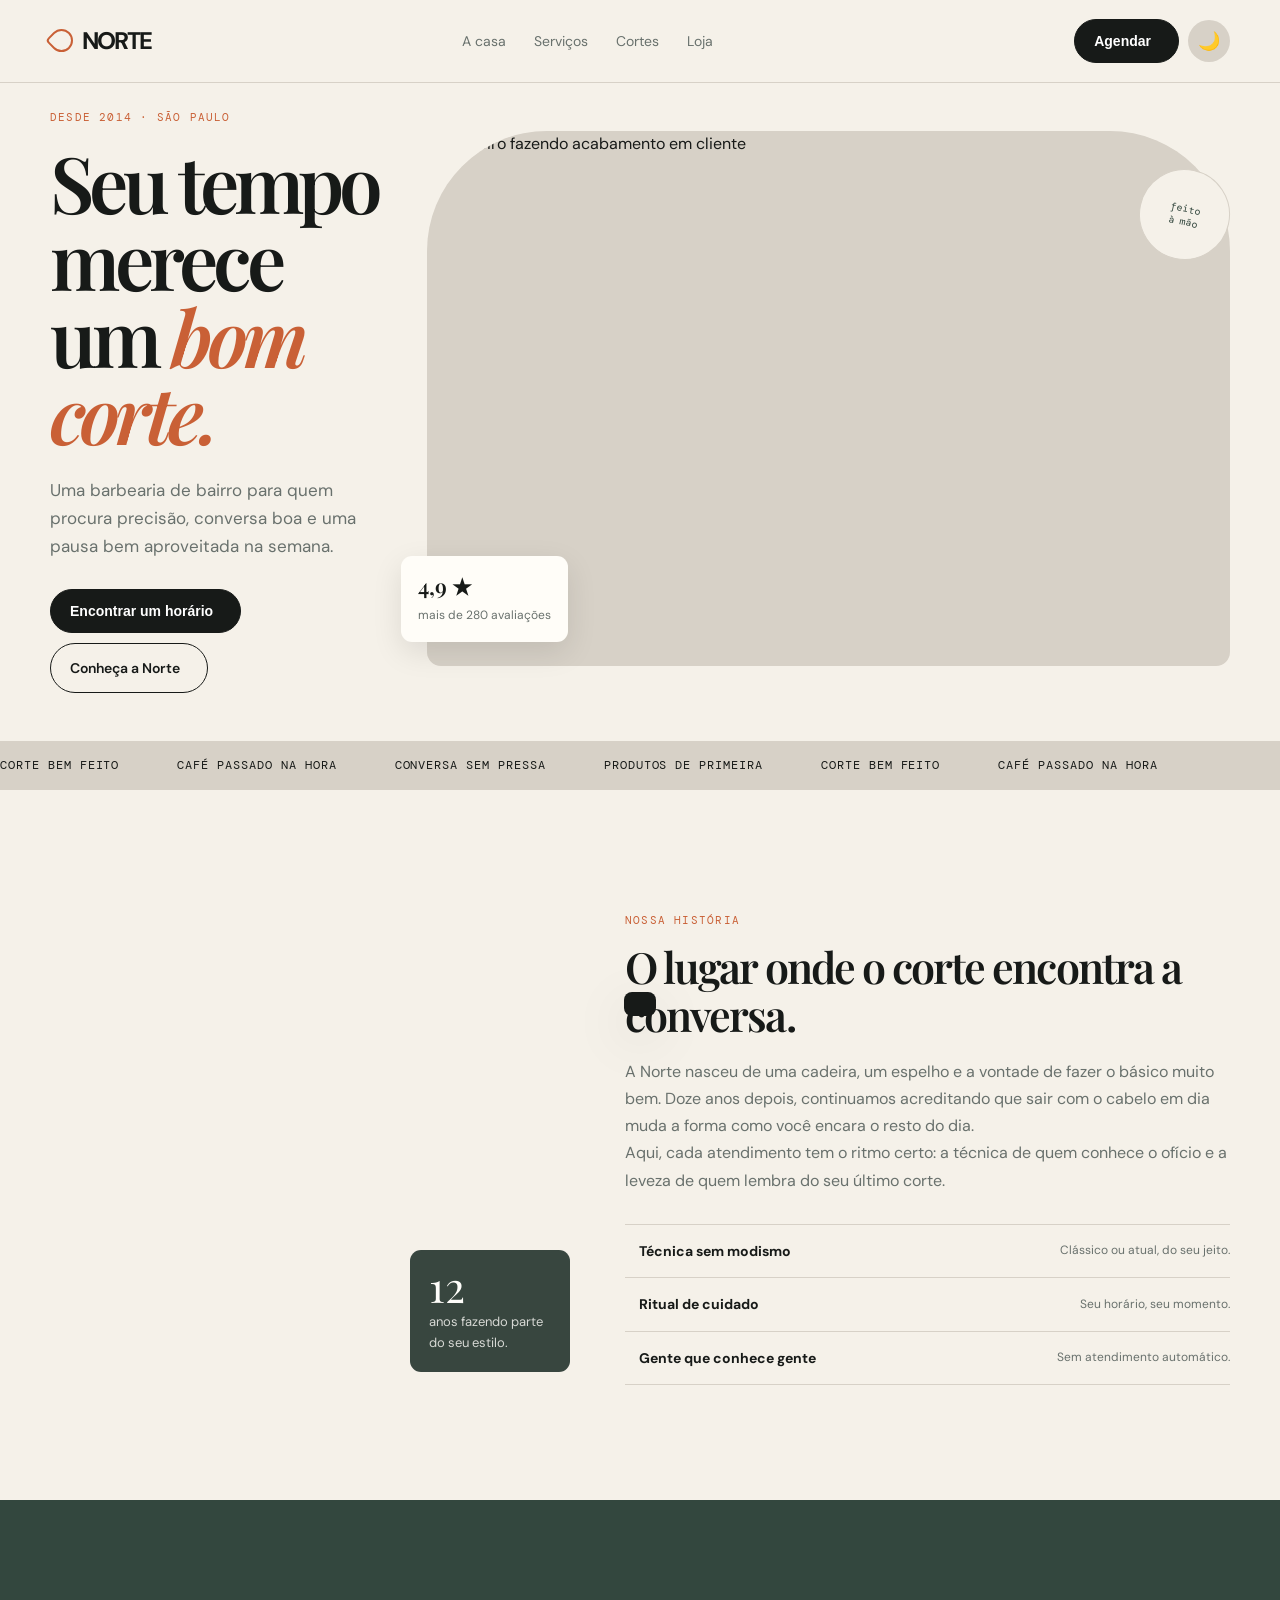
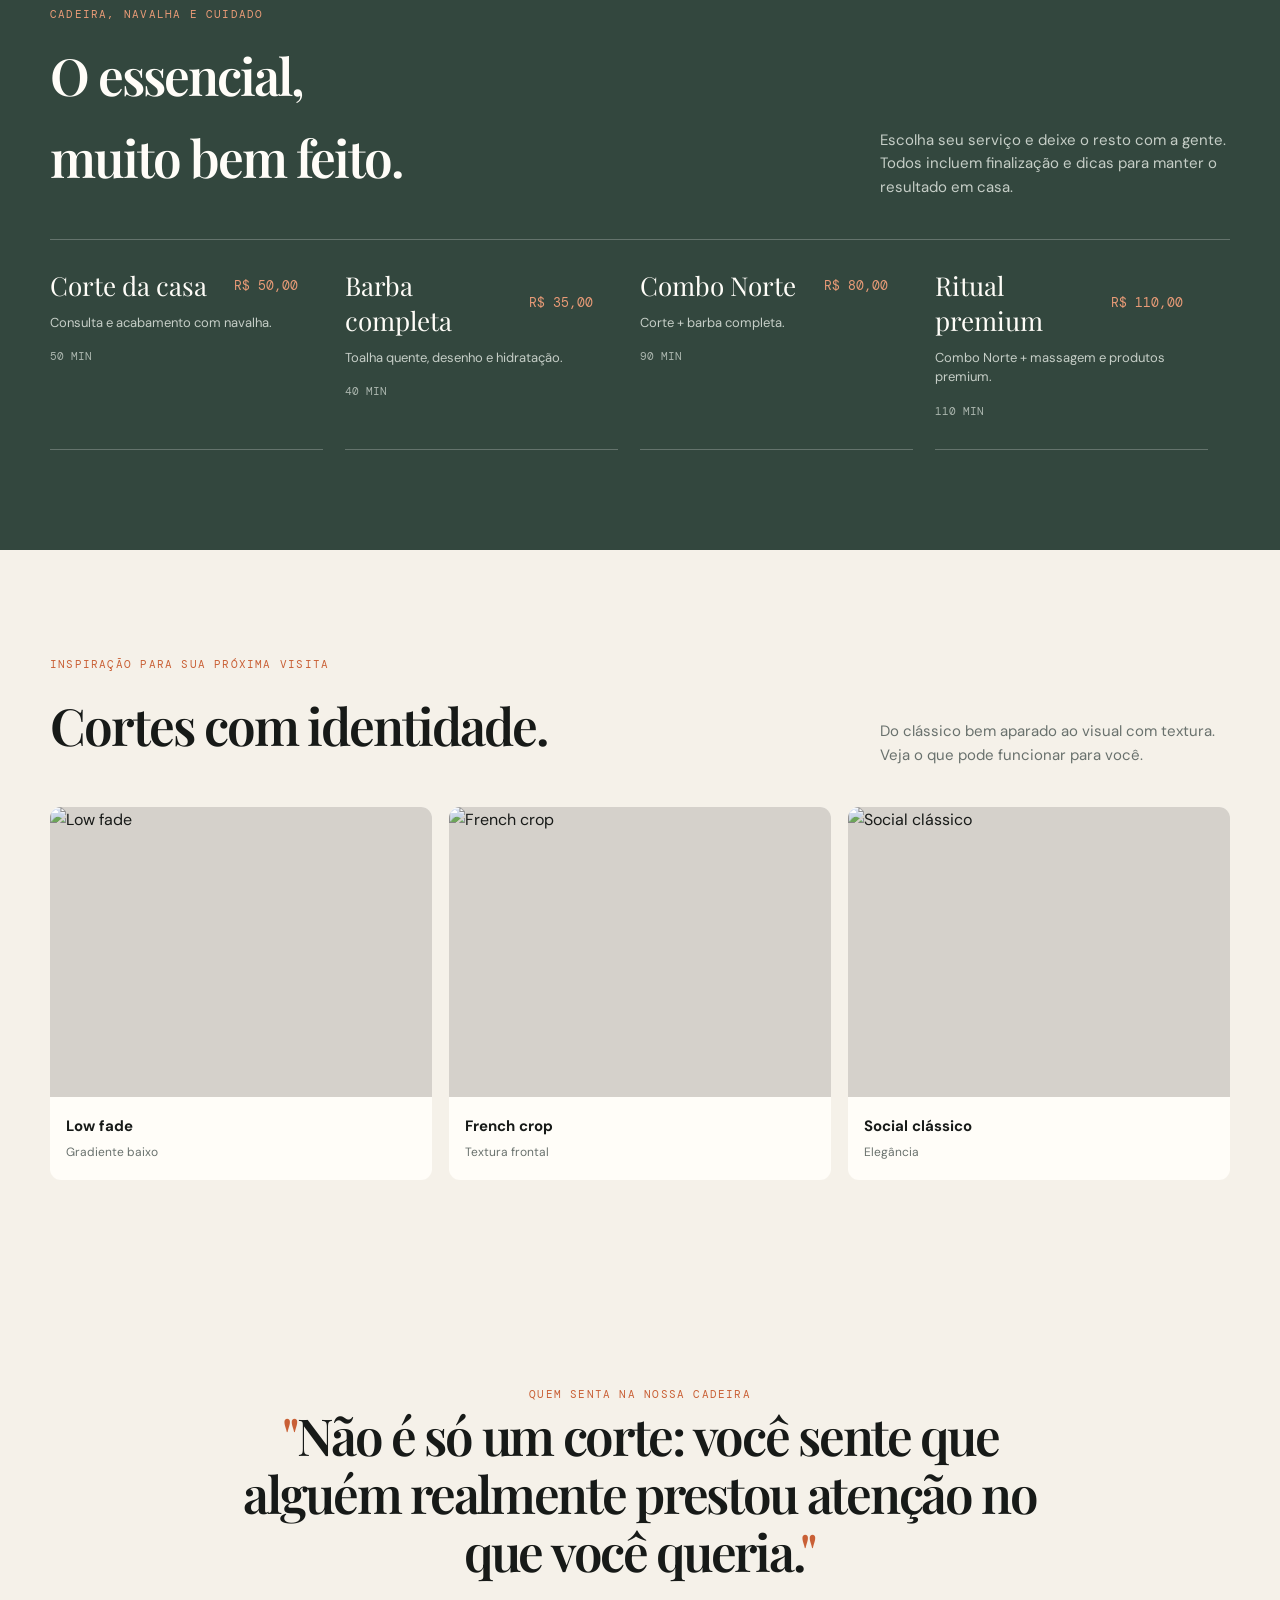
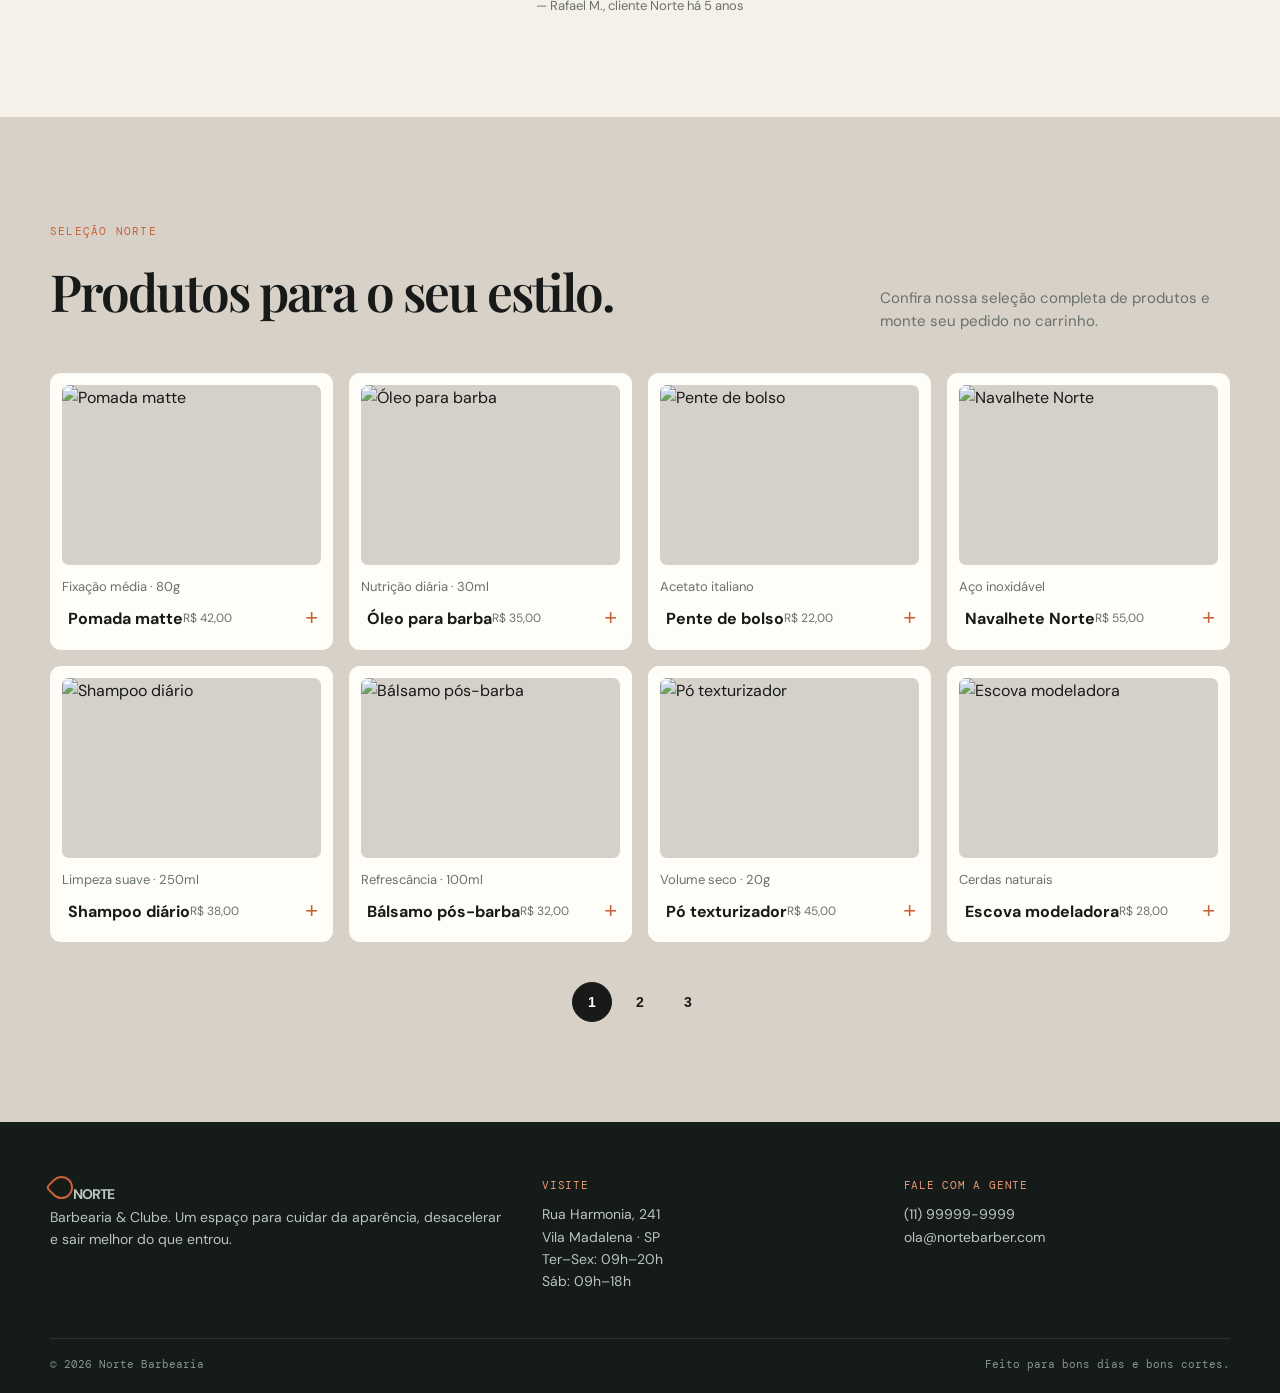
==== commit 1aa17ded: "fix: polish mobile layout" ====
--- a/index.html
+++ b/index.html
@@ -4,48 +4,141 @@
 <head>
     <meta charset="UTF-8">
     <meta name="viewport" content="width=device-width, initial-scale=1.0">
-    <meta name="description" content="Norte Barbearia: cortes precisos e bons momentos.">
-    <title>Norte | Barbearia & Clube</title>
+    <meta name="description"
+        content="Norte Barbearia em Vila Madalena, São Paulo: cortes, barba, serviços e produtos, com solicitações pelo WhatsApp.">
+    <title>Norte Barbearia em Vila Madalena, São Paulo | Cortes e Barba</title>
+
+    <link rel="canonical" href="/">
+    <link rel="icon" href="favicon.svg" type="image/svg+xml">
+
+    <meta property="og:title" content="Norte Barbearia em Vila Madalena, São Paulo">
+    <meta property="og:description"
+        content="Cortes, barba, serviços e produtos com solicitações de agendamento e pedido pelo WhatsApp.">
+    <meta property="og:type" content="website">
+    <meta property="og:url" content="/">
+    <meta property="og:locale" content="pt_BR">
+    <!-- Adicione og:image somente após criar a imagem social e configurar sua URL absoluta. -->
+
+    <meta name="twitter:card" content="summary">
+    <meta name="twitter:title" content="Norte Barbearia em Vila Madalena, São Paulo">
+    <meta name="twitter:description"
+        content="Cortes, barba, serviços e produtos com solicitações pelo WhatsApp.">
 
     <link rel="preconnect" href="https://fonts.googleapis.com">
     <link rel="preconnect" href="https://fonts.gstatic.com" crossorigin>
+    <link rel="preconnect" href="https://images.unsplash.com" crossorigin>
+    <link rel="preconnect" href="https://unpkg.com" crossorigin>
     <link
         href="https://fonts.googleapis.com/css2?family=DM+Mono&family=DM+Sans:wght@400;500;600;700&family=Playfair+Display:ital,wght@0,600;0,700;1,600&display=swap"
         rel="stylesheet">
-    <script src="https://unpkg.com/lucide@latest"></script>
+    <link rel="preload" as="image"
+        href="https://images.unsplash.com/photo-1622286342621-4bd786c2447c?auto=format&fit=crop&w=1100&q=85"
+        fetchpriority="high">
+    <script src="https://unpkg.com/lucide@1.28.0/dist/umd/lucide.js" defer></script>
 
     <link rel="stylesheet" href="styles.css">
+
+    <script type="application/ld+json">
+    {
+        "@context": "https://schema.org",
+        "@type": "HairSalon",
+        "@id": "/#barbearia",
+        "name": "Norte Barbearia",
+        "description": "Barbearia de bairro com serviços de corte, barba e cuidados masculinos.",
+        "url": "/",
+        "telephone": "+55 11 99999-9999",
+        "priceRange": "R$ 35–R$ 110",
+        "address": {
+            "@type": "PostalAddress",
+            "streetAddress": "Rua Harmonia, 241",
+            "addressLocality": "São Paulo",
+            "addressRegion": "SP",
+            "addressCountry": "BR"
+        },
+        "openingHoursSpecification": [
+            {
+                "@type": "OpeningHoursSpecification",
+                "dayOfWeek": ["Tuesday", "Wednesday", "Thursday", "Friday"],
+                "opens": "09:00",
+                "closes": "20:00"
+            },
+            {
+                "@type": "OpeningHoursSpecification",
+                "dayOfWeek": "Saturday",
+                "opens": "09:00",
+                "closes": "18:00"
+            }
+        ],
+        "hasOfferCatalog": {
+            "@type": "OfferCatalog",
+            "name": "Serviços de barbearia",
+            "itemListElement": [
+                {
+                    "@type": "Offer",
+                    "price": "50.00",
+                    "priceCurrency": "BRL",
+                    "itemOffered": { "@type": "Service", "name": "Corte da casa" }
+                },
+                {
+                    "@type": "Offer",
+                    "price": "35.00",
+                    "priceCurrency": "BRL",
+                    "itemOffered": { "@type": "Service", "name": "Barba completa" }
+                },
+                {
+                    "@type": "Offer",
+                    "price": "80.00",
+                    "priceCurrency": "BRL",
+                    "itemOffered": { "@type": "Service", "name": "Combo Norte" }
+                },
+                {
+                    "@type": "Offer",
+                    "price": "110.00",
+                    "priceCurrency": "BRL",
+                    "itemOffered": { "@type": "Service", "name": "Ritual premium" }
+                }
+            ]
+        }
+    }
+    </script>
 </head>
 
 <body>
 
     <!-- Skip Link -->
-    <a class="skip-link" href="#inicio">Pular para o conteúdo principal</a>
+    <a class="skip-link" href="#main-content">Pular para o conteúdo principal</a>
 
     <!-- ============================================================ -->
     <!-- HEADER -->
     <!-- ============================================================ -->
     <header class="header" role="banner">
         <div class="wrap">
-            <nav class="nav" role="navigation">
+            <nav class="nav" role="navigation" aria-label="Navegação principal">
                 <a href="#" class="logo"><i class="mark"></i>NORTE</a>
-                <ul class="links">
+                <ul class="links" id="primaryNav">
                     <li><a href="#historia">A casa</a></li>
                     <li><a href="#servicos">Serviços</a></li>
                     <li><a href="#cortes">Cortes</a></li>
                     <li><a href="#loja">Loja</a></li> <!-- Agora a loja é uma âncora na mesma página -->
+                    <li class="mobile-only"><a href="pages/agendamento.html">Agendar</a></li>
                 </ul>
                 <div class="nav-actions">
-                    <button class="icon" id="cartBtn" aria-label="Carrinho">
+                    <button class="icon" id="cartBtn" type="button" aria-label="Carrinho" aria-controls="drawer"
+                        aria-expanded="false">
                         <i data-lucide="shopping-bag" size="19"></i>
                         <span class="count" id="count" aria-hidden="true">0</span>
                     </button>
-                    <button class="btn" type="button" data-open-booking>Agendar <i data-lucide="arrow-up-right"
+                    <button class="btn" type="button" data-open-booking aria-controls="bookingLayer"
+                        aria-expanded="false">Agendar <i data-lucide="arrow-up-right"
                             size="15"></i></button>
-                    <button class="theme-toggle" id="themeToggle" aria-label="Alternar tema escuro/claro">
+                    <button class="theme-toggle" id="themeToggle" type="button" aria-label="Alternar tema escuro/claro">
                         <span class="icon-sun">☀️</span>
                         <span class="icon-moon">🌙</span>
                     </button>
+                    <button class="menu-toggle" id="menuToggle" type="button" aria-label="Abrir menu"
+                        aria-controls="primaryNav" aria-expanded="false">
+                        <i data-lucide="menu" size="20"></i>
+                    </button>
                 </div>
             </nav>
         </div>
@@ -54,7 +147,7 @@
     <!-- ============================================================ -->
     <!-- MAIN -->
     <!-- ============================================================ -->
-    <main>
+    <main id="main-content" tabindex="-1">
 
         <!-- Hero -->
         <section class="hero wrap" id="inicio" aria-labelledby="hero-title">
@@ -72,7 +165,8 @@
             </div>
             <div class="hero-photo">
                 <img src="https://images.unsplash.com/photo-1622286342621-4bd786c2447c?auto=format&fit=crop&w=1100&q=85"
-                    alt="Barbeiro fazendo acabamento em cliente" loading="lazy">
+                    alt="Barbeiro fazendo acabamento em cliente" width="1100" height="733" fetchpriority="high"
+                    decoding="async">
                 <div class="stamp"><i data-lucide="scissors"></i>feito<br>à mão</div>
                 <div class="rating"><b>4,9 ★</b><span>mais de 280 avaliações</span></div>
             </div>
@@ -179,7 +273,7 @@
                 <div class="products-grid" id="productsGrid"></div>
 
                 <!-- Paginação -->
-                <div class="pagination" id="pagination"></div>
+                <nav class="pagination" id="pagination" aria-label="Paginação de produtos"></nav>
             </div>
         </section>
 
@@ -197,14 +291,14 @@
                     </p>
                 </div>
                 <div>
-                    <h4>Visite</h4>
+                    <h2 class="footer-heading">Visite</h2>
                     <address>
                         <span>Rua Harmonia, 241<br>Vila Madalena · SP</span>
                         <span>Ter–Sex: 09h–20h<br>Sáb: 09h–18h</span>
                     </address>
                 </div>
                 <div>
-                    <h4>Fale com a gente</h4>
+                    <h2 class="footer-heading">Fale com a gente</h2>
                     <a href="tel:+5511999999999">(11) 99999-9999</a>
                     <a href="mailto:ola@nortebarber.com">ola@nortebarber.com</a>
                 </div>
@@ -219,7 +313,8 @@
     <!-- ============================================================ -->
     <!-- MODAL AGENDAMENTO -->
     <!-- ============================================================ -->
-    <div class="layer" id="bookingLayer" role="dialog" aria-modal="true" aria-labelledby="booking-title">
+    <div class="layer" id="bookingLayer" role="dialog" aria-modal="true" aria-labelledby="booking-title"
+        aria-hidden="true">
         <div class="modal">
             <button class="icon close" data-close="bookingLayer" aria-label="Fechar agendamento">
                 <i data-lucide="x"></i>
@@ -283,7 +378,8 @@
     <!-- ============================================================ -->
     <!-- CARRINHO DRAWER -->
     <!-- ============================================================ -->
-    <div class="drawer" id="drawer" role="dialog" aria-modal="true" aria-labelledby="cart-title">
+    <div class="drawer" id="drawer" role="dialog" aria-modal="true" aria-labelledby="cart-title"
+        aria-hidden="true">
         <div>
             <div class="drawer-head">
                 <div>
@@ -315,7 +411,7 @@
     <!-- ============================================================ -->
     <!-- TOAST -->
     <!-- ============================================================ -->
-    <div class="toast" id="toast" role="alert" aria-live="assertive"></div>
+    <div class="toast" id="toast" role="status" aria-live="polite" aria-atomic="true"></div>
 
     <!-- ============================================================ -->
     <!-- SCROLL TOP -->
--- a/styles.css
+++ b/styles.css
@@ -142,6 +142,7 @@
     background: #2d322f !important;
 }
 
+[data-theme="dark"] .book-box h1,
 [data-theme="dark"] .book-box h2 {
     color: #ffffff !important;
 }
@@ -340,7 +341,8 @@
     color: #c6cec7 !important;
 }
 
-[data-theme="dark"] .foot h4 {
+[data-theme="dark"] .foot h4,
+[data-theme="dark"] .foot .footer-heading {
     color: #e99b77 !important;
 }
 
@@ -365,12 +367,14 @@
     background: rgba(201, 96, 54, 0.2) !important;
 }
 
-[data-theme="dark"] .theme-toggle {
+[data-theme="dark"] .theme-toggle,
+[data-theme="dark"] .menu-toggle {
     background: #3a3f3d !important;
     color: #e8e3d9 !important;
 }
 
-[data-theme="dark"] .theme-toggle:hover {
+[data-theme="dark"] .theme-toggle:hover,
+[data-theme="dark"] .menu-toggle:hover {
     background: var(--orange) !important;
     color: #ffffff !important;
 }
@@ -413,6 +417,9 @@
     font-family: var(--font-primary);
     line-height: 1.6;
     min-height: 100vh;
+    min-height: 100dvh;
+    overflow-x: hidden;
+    overflow-x: clip;
     display: flex;
     flex-direction: column;
     transition: background var(--transition-normal), color var(--transition-normal);
@@ -639,6 +646,23 @@
     transform: scale(1.05);
 }
 
+.menu-toggle {
+    width: 42px;
+    height: 42px;
+    display: none;
+    place-items: center;
+    border-radius: 50%;
+    background: var(--line);
+    color: var(--ink);
+    transition: all var(--transition-normal);
+}
+
+.menu-toggle:hover {
+    background: var(--orange);
+    color: #fff;
+    transform: scale(1.05);
+}
+
 .theme-toggle .icon-sun {
     display: none;
 }
@@ -695,6 +719,8 @@
 .hero-photo {
     height: 535px;
     position: relative;
+    background: var(--line);
+    border-radius: 120px 120px 14px 14px;
 }
 
 .hero-photo>img {
@@ -988,6 +1014,7 @@
     width: 100%;
     height: 290px;
     object-fit: cover;
+    background: var(--line);
     filter: saturate(0.65);
     transition: filter var(--transition-normal);
 }
@@ -1188,7 +1215,8 @@
     color: var(--orange);
 }
 
-.foot h4 {
+.foot h4,
+.foot .footer-heading {
     font: 11px var(--font-mono);
     text-transform: uppercase;
     letter-spacing: 0.07em;
@@ -1244,6 +1272,7 @@
     padding: 28px;
     box-shadow: var(--shadow-lg);
     max-height: 90vh;
+    max-height: calc(100dvh - 34px);
     overflow-y: auto;
     transition: background var(--transition-normal);
 }
@@ -1300,6 +1329,7 @@
     padding: 26px;
     overflow-y: auto;
     max-height: 100vh;
+    max-height: 100dvh;
     transition: background var(--transition-normal);
 }
 
@@ -1526,7 +1556,8 @@
     border: 1px solid var(--line);
     border-radius: var(--radius-sm);
     background: var(--paper);
-    outline: none;
+    outline: 2px solid transparent;
+    outline-offset: 2px;
     transition: border-color var(--transition-fast), background var(--transition-normal), color var(--transition-normal);
     color: var(--ink);
     font: inherit;
@@ -1535,6 +1566,11 @@
 .field input:focus,
 .field select:focus {
     border-color: var(--orange);
+}
+
+.field input:focus-visible,
+.field select:focus-visible {
+    outline-color: var(--orange);
 }
 
 .field.error input,
@@ -1584,6 +1620,7 @@
     background: var(--paper);
 }
 
+.booking-summary h2,
 .booking-summary h3,
 .booking-summary h4 {
     margin: 0 0 10px;
@@ -1604,6 +1641,10 @@
 
 .booking-summary dt {
     color: var(--muted);
+}
+
+.mobile-only {
+    display: none;
 }
 
 .booking-summary dd {
@@ -1630,6 +1671,7 @@
     transition: background var(--transition-normal);
 }
 
+.book-box h1,
 .book-box h2 {
     font: 600 47px/1.04 var(--font-display);
     letter-spacing: -0.05em;
@@ -1657,8 +1699,67 @@
    RESPONSIVE
    ============================================================ */
 @media (max-width: 768px) {
+    .nav {
+        position: relative;
+    }
+
     .links {
+        position: absolute;
+        top: calc(100% - 1px);
+        left: 0;
+        right: 0;
+        display: flex;
+        flex-direction: column;
+        gap: 0;
+        max-height: calc(100vh - 68px);
+        max-height: calc(100dvh - 68px);
+        padding: 10px;
+        overflow-y: auto;
+        visibility: hidden;
+        opacity: 0;
+        pointer-events: none;
+        transform: translateY(-8px);
+        background: var(--cream);
+        border: 1px solid var(--line);
+        border-top: 0;
+        border-radius: 0 0 var(--radius-md) var(--radius-md);
+        box-shadow: var(--shadow-md);
+        transition: opacity var(--transition-fast), transform var(--transition-fast), visibility var(--transition-fast);
+        z-index: 110;
+    }
+
+    .links.mobile-open {
+        visibility: visible;
+        opacity: 1;
+        pointer-events: auto;
+        transform: translateY(0);
+    }
+
+    .links li,
+    .links a {
+        width: 100%;
+    }
+
+    .links a {
+        display: block;
+        padding: 10px 12px;
+        border-radius: var(--radius-sm);
+    }
+
+    .links a:hover {
+        background: rgba(201, 96, 54, 0.1);
+    }
+
+    .links a::after {
         display: none;
+    }
+
+    .mobile-only {
+        display: block;
+    }
+
+    .menu-toggle {
+        display: grid;
     }
 
     .nav-actions .btn:not(.theme-toggle) {
@@ -1736,6 +1837,7 @@
         padding: 30px 20px;
     }
 
+    .book-box h1,
     .book-box h2 {
         font-size: 34px;
     }
@@ -1767,6 +1869,7 @@
     .drawer>div {
         grid-column: 1;
         max-height: 100vh;
+        max-height: 100dvh;
         border-radius: 0;
     }
 
@@ -1827,6 +1930,7 @@
         padding: 20px 15px;
     }
 
+    .book-box h1,
     .book-box h2 {
         font-size: 28px;
     }
@@ -1838,6 +1942,17 @@
 
     .nav {
         height: 68px;
+    }
+
+    .nav-actions {
+        gap: 4px;
+    }
+
+    .icon,
+    .theme-toggle,
+    .menu-toggle {
+        width: 38px;
+        height: 38px;
     }
 
     .logo {
@@ -1889,6 +2004,36 @@
     }
 }
 
+@media (max-width: 450px) {
+    .ticker {
+        max-width: 100%;
+        overflow-x: hidden;
+    }
+
+    .ticker div {
+        padding: 13px 12px;
+        letter-spacing: 0.06em;
+    }
+
+    .ticker i,
+    .ticker svg {
+        width: 14px;
+        height: 14px;
+        margin: 0 14px;
+        vertical-align: -2px;
+    }
+
+    .story-image {
+        height: clamp(260px, 82vw, 330px);
+        max-height: 330px;
+    }
+
+    .cuts-grid,
+    .products-grid {
+        grid-template-columns: 1fr;
+    }
+}
+
 @media (prefers-reduced-motion: reduce) {
     * {
         animation-duration: 0.01ms !important;
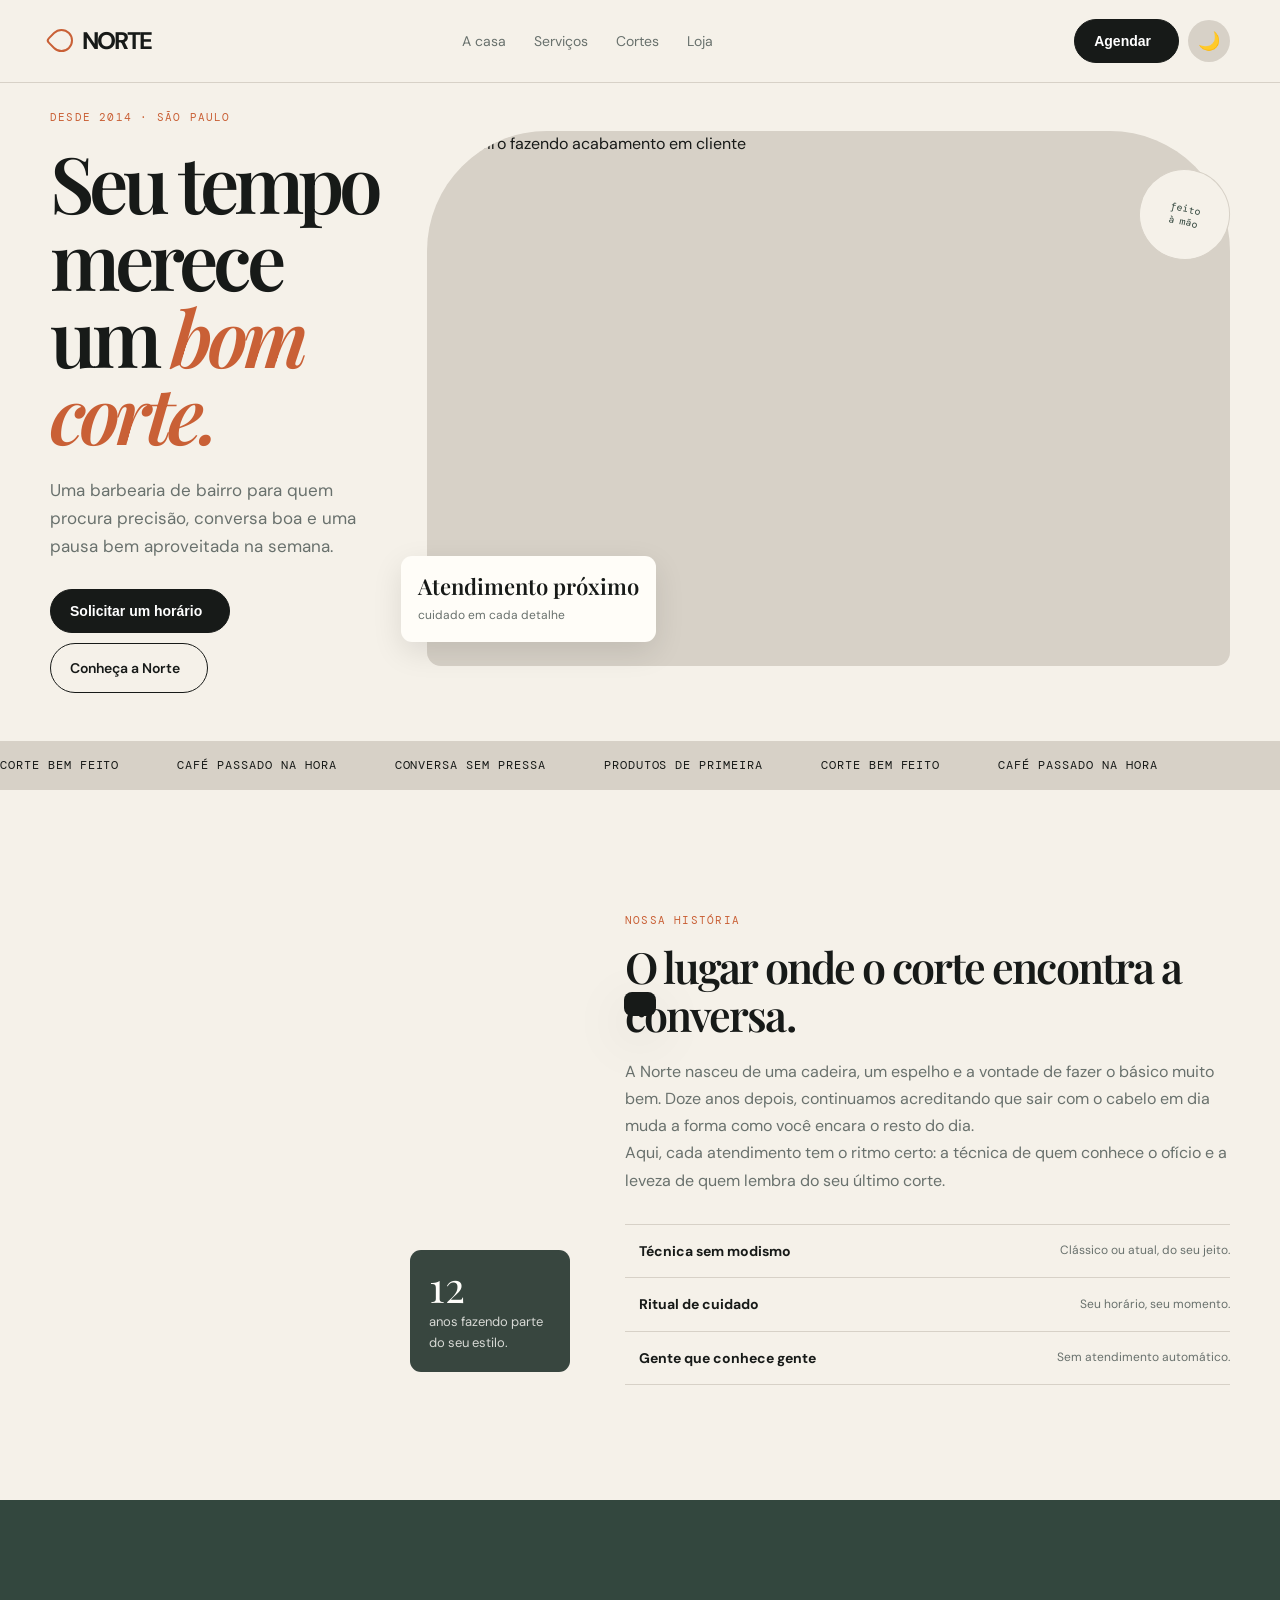
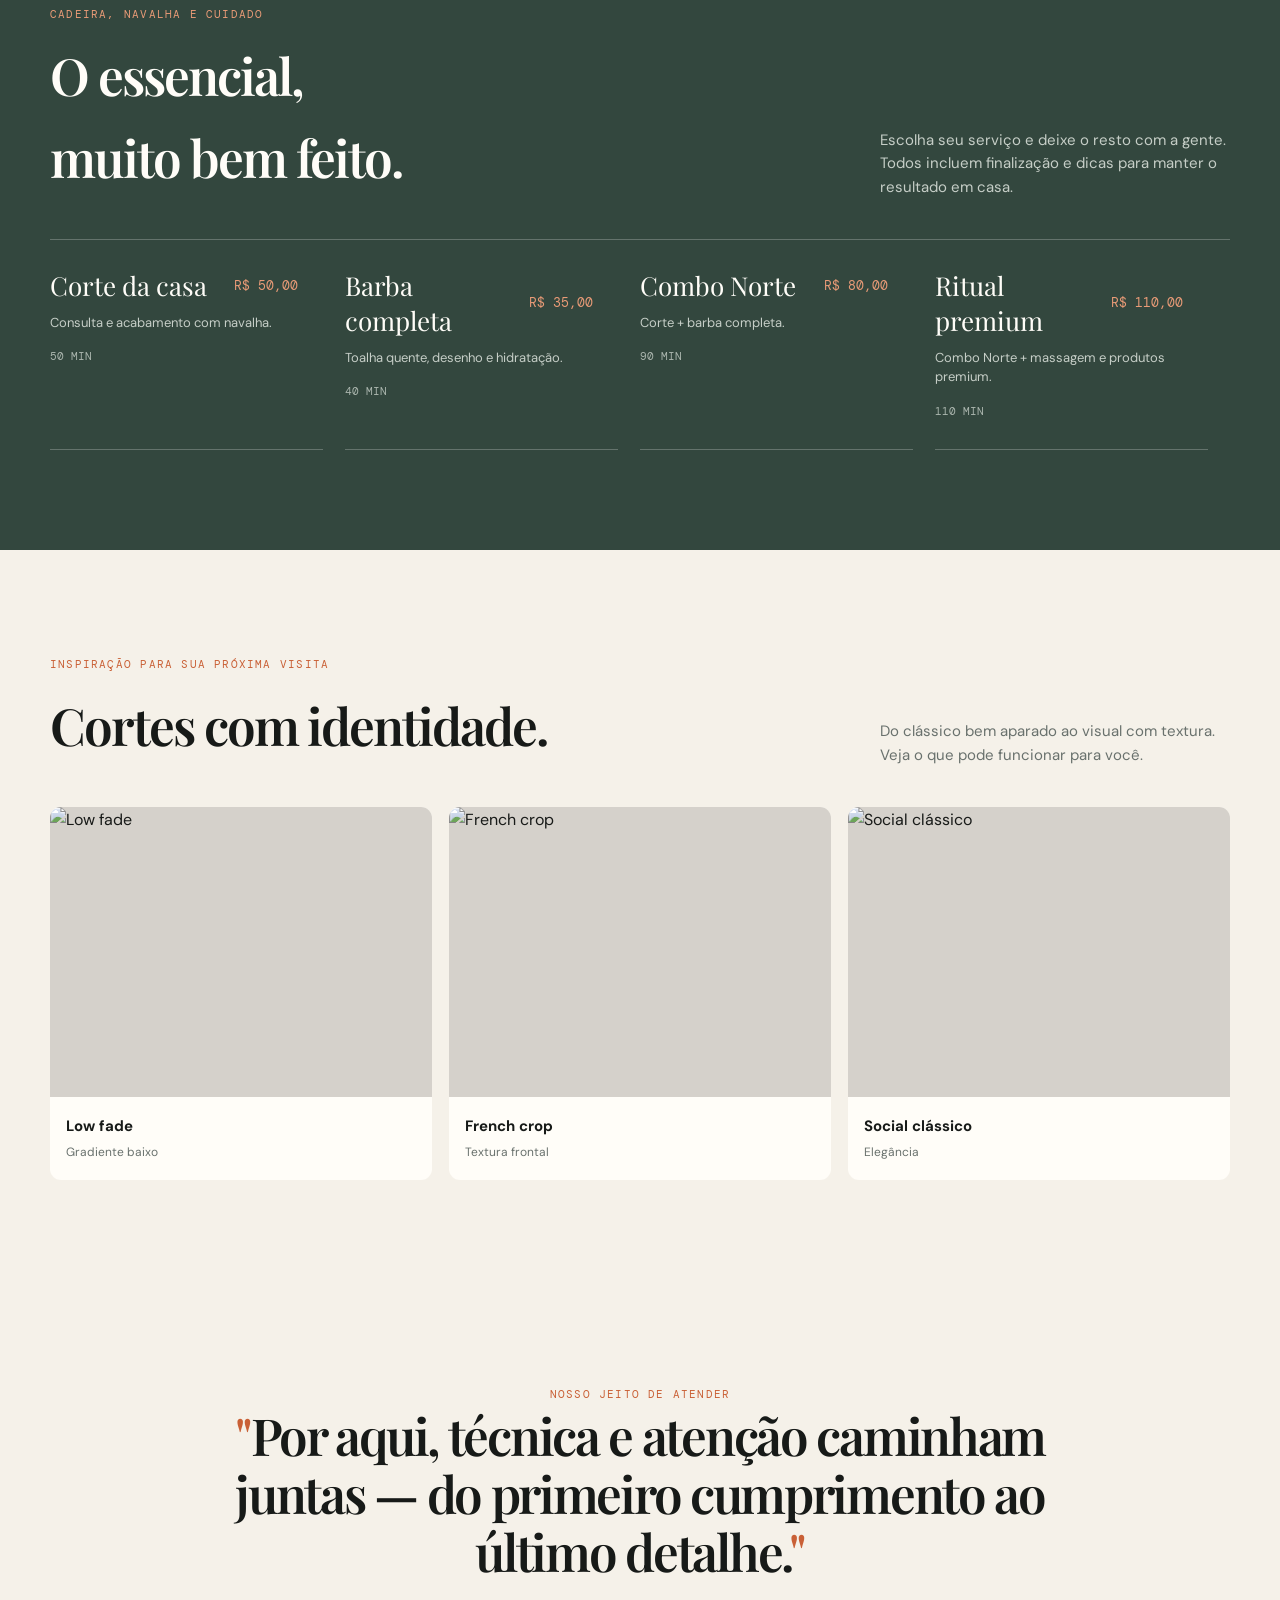
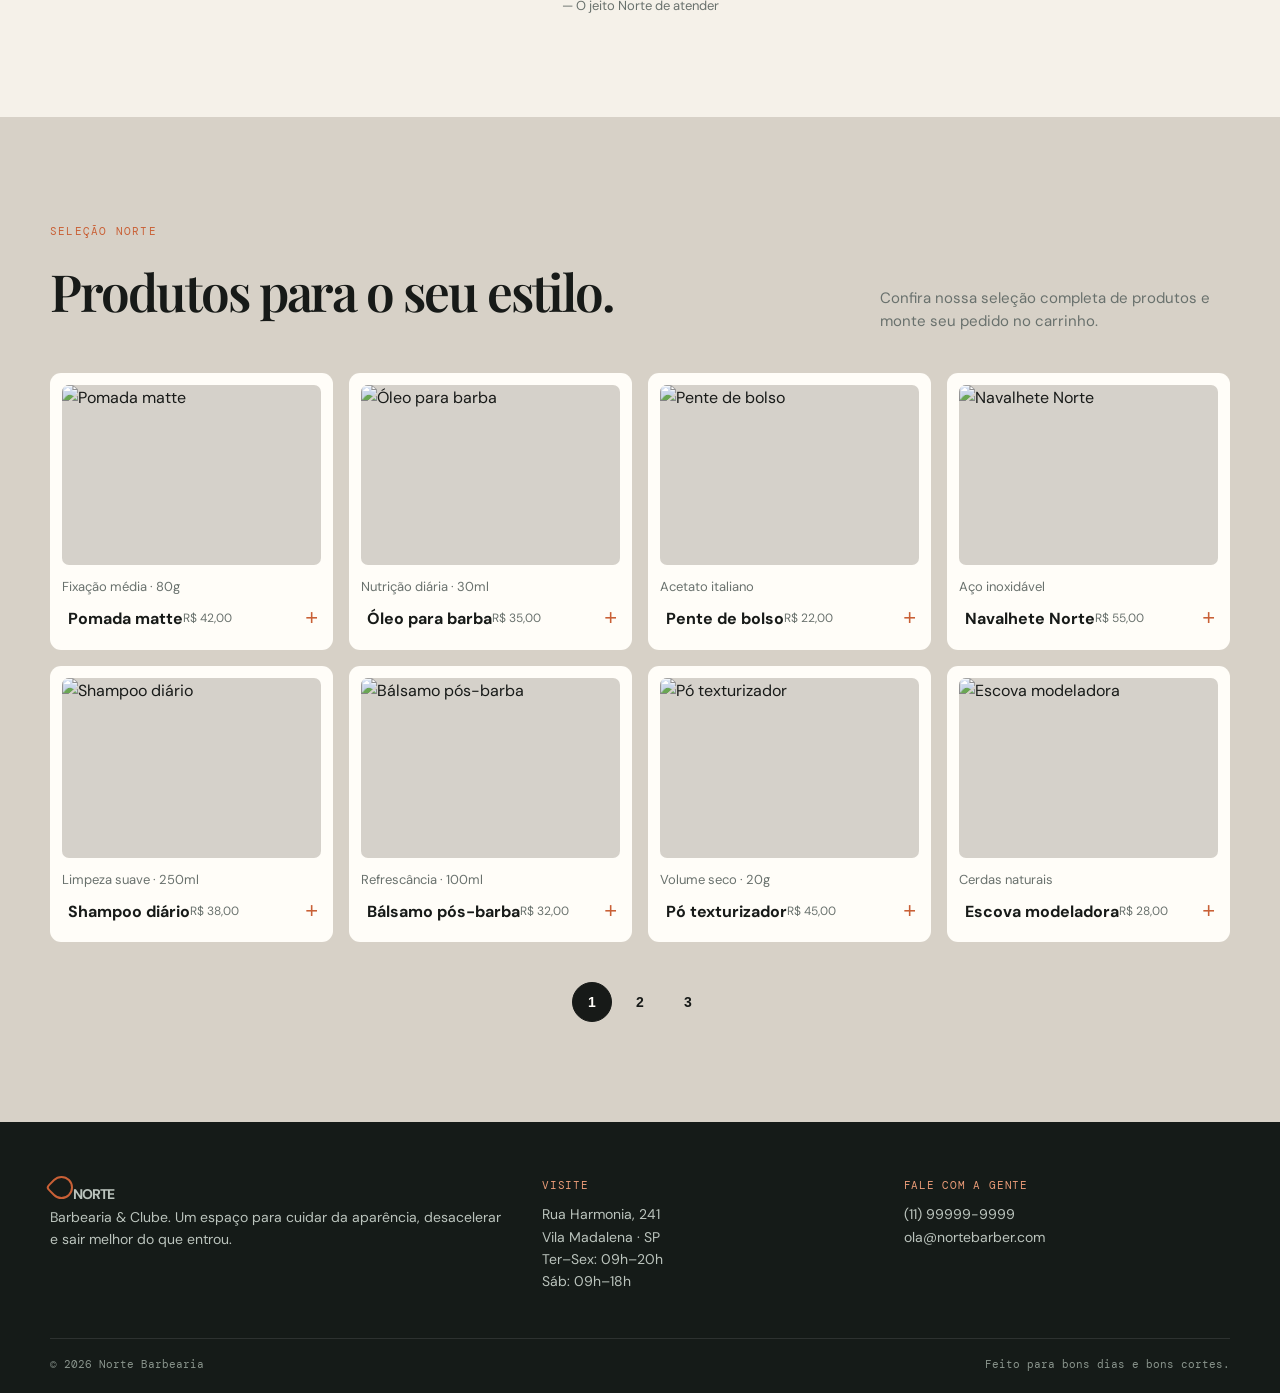
==== commit ddf7a82d: "chore: finalize commercial static version" ====
--- a/index.html
+++ b/index.html
@@ -8,14 +8,14 @@
         content="Norte Barbearia em Vila Madalena, São Paulo: cortes, barba, serviços e produtos, com solicitações pelo WhatsApp.">
     <title>Norte Barbearia em Vila Madalena, São Paulo | Cortes e Barba</title>
 
-    <link rel="canonical" href="/">
+    <link rel="canonical" href="./index.html">
     <link rel="icon" href="favicon.svg" type="image/svg+xml">
 
     <meta property="og:title" content="Norte Barbearia em Vila Madalena, São Paulo">
     <meta property="og:description"
         content="Cortes, barba, serviços e produtos com solicitações de agendamento e pedido pelo WhatsApp.">
     <meta property="og:type" content="website">
-    <meta property="og:url" content="/">
+    <meta property="og:url" content="./index.html">
     <meta property="og:locale" content="pt_BR">
     <!-- Adicione og:image somente após criar a imagem social e configurar sua URL absoluta. -->
 
@@ -42,10 +42,10 @@
     {
         "@context": "https://schema.org",
         "@type": "HairSalon",
-        "@id": "/#barbearia",
+        "@id": "./index.html#barbearia",
         "name": "Norte Barbearia",
         "description": "Barbearia de bairro com serviços de corte, barba e cuidados masculinos.",
-        "url": "/",
+        "url": "./index.html",
         "telephone": "+55 11 99999-9999",
         "priceRange": "R$ 35–R$ 110",
         "address": {
@@ -114,7 +114,7 @@
     <header class="header" role="banner">
         <div class="wrap">
             <nav class="nav" role="navigation" aria-label="Navegação principal">
-                <a href="#" class="logo"><i class="mark"></i>NORTE</a>
+                <a href="index.html" class="logo"><i class="mark"></i>NORTE</a>
                 <ul class="links" id="primaryNav">
                     <li><a href="#historia">A casa</a></li>
                     <li><a href="#servicos">Serviços</a></li>
@@ -157,7 +157,7 @@
                 <p>Uma barbearia de bairro para quem procura precisão, conversa boa e uma pausa bem aproveitada na
                     semana.</p>
                 <div class="cta">
-                    <button class="btn" type="button" data-open-booking>Encontrar um horário <i
+                    <button class="btn" type="button" data-open-booking>Solicitar um horário <i
                             data-lucide="calendar-days" size="16"></i></button>
                     <a class="btn ghost" href="#historia">Conheça a Norte <i data-lucide="arrow-down-right"
                             size="16"></i></a>
@@ -168,7 +168,7 @@
                     alt="Barbeiro fazendo acabamento em cliente" width="1100" height="733" fetchpriority="high"
                     decoding="async">
                 <div class="stamp"><i data-lucide="scissors"></i>feito<br>à mão</div>
-                <div class="rating"><b>4,9 ★</b><span>mais de 280 avaliações</span></div>
+                <div class="rating"><b>Atendimento próximo</b><span>cuidado em cada detalhe</span></div>
             </div>
         </section>
 
@@ -247,11 +247,11 @@
         <!-- Depoimento -->
         <section class="wrap" aria-labelledby="testimonial-title">
             <div class="quote">
-                <span class="eyebrow">Quem senta na nossa cadeira</span>
+                <span class="eyebrow">Nosso jeito de atender</span>
                 <blockquote>
-                    <p id="testimonial-title">Não é só um corte: você sente que alguém realmente prestou atenção no que
-                        você queria.</p>
-                    <cite>— Rafael M., cliente Norte há 5 anos</cite>
+                    <p id="testimonial-title">Por aqui, técnica e atenção caminham juntas — do primeiro cumprimento ao
+                        último detalhe.</p>
+                    <cite>— O jeito Norte de atender</cite>
                 </blockquote>
             </div>
         </section>
@@ -286,7 +286,7 @@
         <div class="wrap">
             <div class="foot">
                 <div>
-                    <a href="#" class="logo"><i class="mark"></i>NORTE</a>
+                    <a href="index.html" class="logo"><i class="mark"></i>NORTE</a>
                     <p>Barbearia & Clube. Um espaço para cuidar da aparência, desacelerar e sair melhor do que entrou.
                     </p>
                 </div>
--- a/styles.css
+++ b/styles.css
@@ -1246,6 +1246,47 @@
 }
 
 /* ============================================================
+   PÁGINA 404
+   ============================================================ */
+.not-found {
+    flex: 1;
+    display: grid;
+    place-items: center;
+    padding: 80px 0;
+    text-align: center;
+}
+
+.not-found-card {
+    width: min(680px, 100%);
+    margin: 0 auto;
+    padding: 58px 42px;
+    background: var(--cream);
+    border: 1px solid var(--line);
+    border-radius: var(--radius-lg);
+    box-shadow: var(--shadow-md);
+}
+
+.not-found h1 {
+    margin: 12px 0 18px;
+    font: 600 clamp(38px, 7vw, 68px)/1.04 var(--font-display);
+    letter-spacing: -0.05em;
+}
+
+.not-found p {
+    max-width: 520px;
+    margin: 0 auto 28px;
+    color: var(--muted);
+}
+
+.not-found .btn {
+    justify-content: center;
+}
+
+.not-found-footer {
+    padding-top: 0;
+}
+
+/* ============================================================
    MODALS
    ============================================================ */
 .layer {
@@ -2032,6 +2073,14 @@
     .products-grid {
         grid-template-columns: 1fr;
     }
+
+    .not-found {
+        padding: 50px 0;
+    }
+
+    .not-found-card {
+        padding: 40px 22px;
+    }
 }
 
 @media (prefers-reduced-motion: reduce) {
